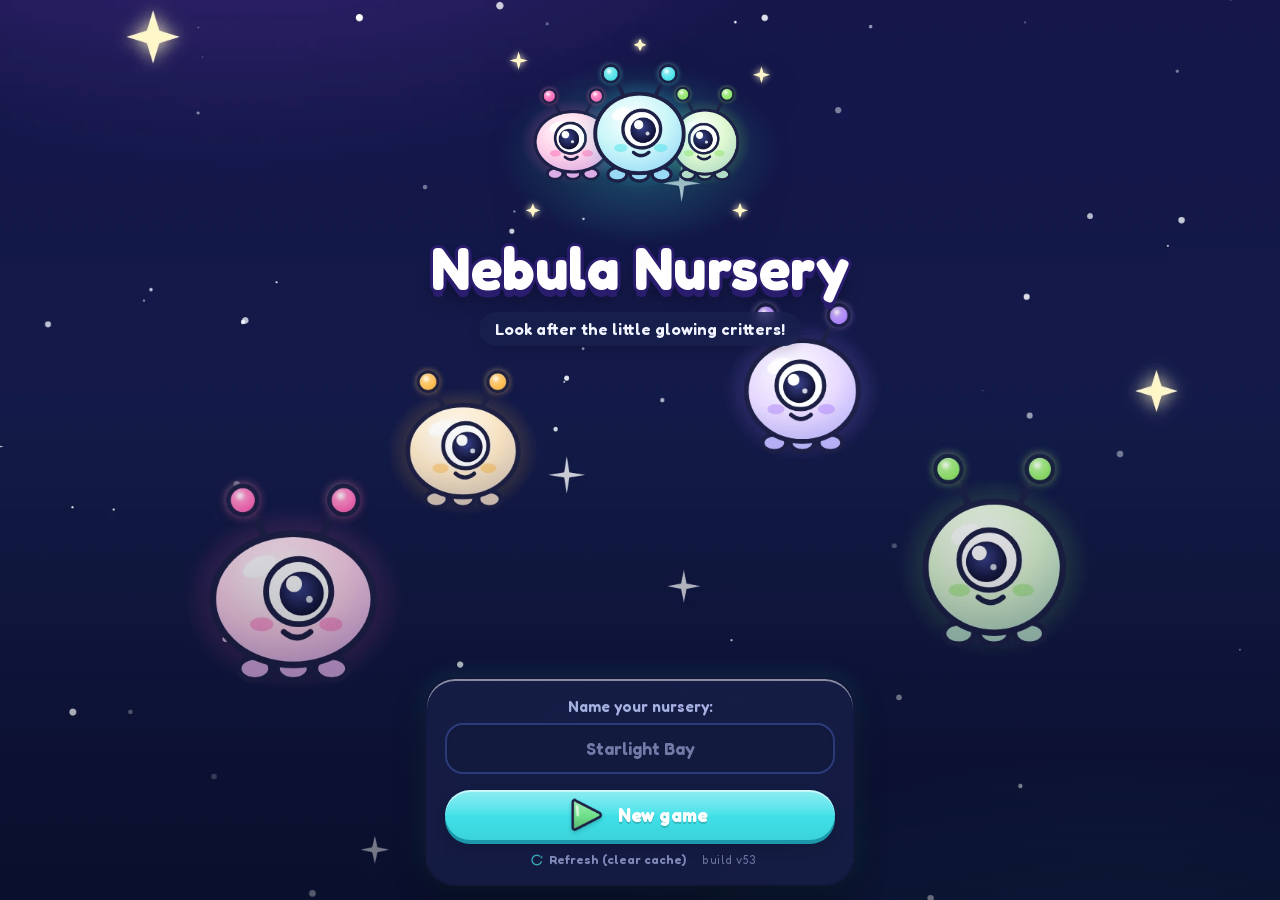
==== index.html @ db624d7f "WIP: gapless edge walls, sub-stepped movement, edges probe (testing) Co-Authored-By: Claude Opus 5.5" ====
<!DOCTYPE html>
<html lang="en">
<head>
  <meta charset="UTF-8" />
  <meta http-equiv="Cache-Control" content="no-cache, no-store, must-revalidate" />
  <meta http-equiv="Pragma" content="no-cache" />
  <meta http-equiv="Expires" content="0" />
  <meta name="viewport" content="width=device-width, initial-scale=1.0, maximum-scale=1.0, user-scalable=no, viewport-fit=cover" />
  <meta name="theme-color" content="#120c34" />
  <meta name="apple-mobile-web-app-capable" content="yes" />
  <meta name="apple-mobile-web-app-status-bar-style" content="black-translucent" />
  <meta name="apple-mobile-web-app-title" content="Nebula" />
  <title>Nebula Nursery</title>
  <link rel="manifest" href="manifest.webmanifest?v=v53" />
  <link rel="icon" type="image/png" href="assets/favicon.png?v=v53" />
  <link rel="apple-touch-icon" href="assets/apple-touch-icon.png?v=v53" />
  <link rel="preload" href="vendor/fonts/fredoka-latin.woff2" as="font" type="font/woff2" crossorigin />
  <link rel="stylesheet" href="engine.css?v=v53" />
  <link rel="stylesheet" href="style.css?v=v53" />
</head>
<body>
  <!-- Home: full-screen splash + bottom sheet -->
  <div id="screen-home" class="screen">
    <div class="home-bg"></div>
    <div class="home-hero">
      <img id="home-logo" class="home-logo hidden" alt="" draggable="false" />
      <h1 id="home-title" class="game-title">Game</h1>
      <p id="home-tagline" class="subtitle"></p>
    </div>
    <div class="home-sheet">
      <label id="home-name-label" class="field-label" for="place-name-input">Name your place:</label>
      <input id="place-name-input" type="text" maxlength="20" />
      <button id="btn-start" class="btn btn-giant btn-primary">New game</button>
      <button id="btn-continue" class="btn btn-giant btn-secondary">Continue</button>
      <p id="home-msg" class="home-msg"></p>
      <div class="home-foot">
        <button id="btn-refresh" class="btn-refresh" title="Clear cache and reload">Refresh</button>
        <span id="app-version" class="app-version"></span>
      </div>
    </div>
  </div>

  <!-- Character creation: carousel -->
  <div id="screen-create" class="screen hidden">
    <div class="home-bg"></div>
    <h2 id="create-title" class="create-title">Choose your character</h2>
    <div class="preview-wrap">
      <button id="car-prev" class="nav-arrow prev" aria-label="previous"></button>
      <div id="avatar-preview" class="avatar-preview"></div>
      <button id="car-next" class="nav-arrow next" aria-label="next"></button>
    </div>
    <div class="home-sheet create-sheet">
      <div id="create-controls" class="create-controls"></div>
      <button id="btn-create-ok" class="btn btn-giant btn-primary">Let's go!</button>
    </div>
  </div>

  <!-- Game -->
  <div id="screen-game" class="screen hidden">
    <header class="top-bar">
      <div class="bar-line">
        <div class="place-title"><span id="place-avatar" class="place-avatar"></span><span id="place-name" class="place-name">My place</span></div>
        <div class="hud-actions">
          <button id="btn-goals" class="mini-btn" title="Goals"></button>
          <button id="btn-me" class="mini-btn" title="Change my look"></button>
          <button id="btn-sound" class="mini-btn" title="Sound"></button>
          <button id="btn-help" class="mini-btn" title="Help"></button>
        </div>
      </div>
      <div id="hud-resources" class="resources"></div>
    </header>

    <div id="game-message" class="game-message hidden"></div>

    <div class="world-zone">
      <div id="world"></div>
      <button id="btn-action" class="btn-action hidden">Action</button>
    </div>

    <div id="panel" class="panel">
      <p class="panel-hint"></p>
    </div>
  </div>

  <!-- Modal -->
  <div id="modal" class="modal hidden">
    <div class="modal-content">
      <button id="btn-close-modal" class="btn-close" aria-label="Close"></button>
      <h2 id="modal-title">Title</h2>
      <div id="modal-body"></div>
    </div>
  </div>

  <!-- Close-up mini-scene (generic): zoom onto a backdrop and scrub spots off it -->
  <div id="closeup" class="closeup hidden">
    <button id="closeup-close" class="closeup-close" aria-label="Close"></button>
    <div id="closeup-stage" class="closeup-stage">
      <img id="closeup-bg" class="closeup-bg" alt="" draggable="false" />
      <img id="closeup-brush" class="closeup-brush hidden" alt="" draggable="false" />
    </div>
  </div>

  <!-- Night veil ("rest" transition), fullscreen -->
  <div id="night-veil"></div>

  <script src="vendor/phaser.min.js?v=v53"></script>
  <script src="game.config.js?v=v53"></script>
  <script src="engine.js?v=v53"></script>
</body>
</html>
---- engine.css ----
/* =========================================================
   Generic engine shell styles — STRUCTURE ONLY (no theme).
   Shared verbatim by every game built on the engine.
   A game themes itself in style.css by setting the CSS
   variables below (colours, font, radii, backgrounds).
   ========================================================= */

:root {
  /* ---- defaults (a theme overrides these in style.css) ---- */
  --game-font: "Fredoka", ui-rounded, "SF Pro Rounded", "Trebuchet MS", system-ui, sans-serif;
  --deep: #1b2238;
  --panel: #ffffff; --panel2: #f2f5fb; --panel-edge: #e3e8f2; --sheet-bg: rgba(255, 255, 255, 0.88);
  --text: #2c3550; --muted: #7a84a3; --title: #2c3550;
  --title-fill: #ffffff; --title-stroke: #2c3550;          /* the big outlined game title */
  --primary: #4fc3b8; --primary-d: #2f9c92; --on-primary: #ffffff;
  --accent: #ff8fb3; --accent-d: #d9648b; --on-accent: #ffffff;
  --ribbon: var(--accent); --ribbon-d: var(--accent-d);
  --good: #5fcf86; --warn: #ffc24a; --bad: #ff6a8a;
  --input-bg: #f4f6fb; --border: #dde3ef;
  --chip-bg: rgba(255, 255, 255, 0.9); --chip-text: #2c3550; --chip-edge: rgba(0, 0, 0, 0.08);
  --overlay: rgba(10, 14, 30, 0.55); --night: #0b1030;
  --radius: 24px; --shadow: 0 10px 28px rgba(0, 0, 0, 0.22);
  --glow: 0 0 0 transparent;          /* optional neon glow on cards/buttons */
  --vignette: 0;                      /* 0..1 dark edge on the world (render.vignette) */
  --home-bg: var(--deep);
  --closeup-bg: #000;
  --gloss: linear-gradient(180deg, rgba(255, 255, 255, 0.42) 0%, rgba(255, 255, 255, 0.08) 48%, rgba(0, 0, 0, 0) 52%, rgba(0, 0, 0, 0.06) 100%);
}

* { box-sizing: border-box; font-family: var(--game-font); }
/* Disable text selection / iOS callout globally: on Safari a tap-drag in the game
   starts a text selection that hijacks subsequent touches (the player stops moving).
   Text inputs re-enable selection just below. */
html, body { height: 100%; touch-action: manipulation; -webkit-text-size-adjust: 100%;
  -webkit-user-select: none; user-select: none; -webkit-touch-callout: none; -webkit-tap-highlight-color: transparent; }
input[type="text"], textarea { -webkit-user-select: text; user-select: text; }
button, .btn, input, select, textarea { touch-action: manipulation; }
img { -webkit-user-drag: none; }
/* The document never scrolls (iOS would shift every fixed layer — see engine.js). */
html { overflow: hidden; overscroll-behavior: none; background: var(--edge, var(--deep)); }
body { margin: 0; color: var(--text); background: var(--edge, var(--deep)); overflow: hidden; overscroll-behavior: none;
  position: fixed; top: 0; left: 0; width: 100%; }
/* Edge colour per screen: what iOS shows around/behind our layers. A theme sets
   --edge-home / --edge-game (default: --home-bg / the world colour --deep). */
html[data-screen="home"], html[data-screen="create"] { --edge: var(--edge-home, var(--home-bg)); }
html[data-screen="game"] { --edge: var(--edge-game, var(--deep)); }
html[data-screen="closeup"] { --edge: var(--closeup-bg); }
.screen { height: 100vh; height: 100dvh; display: flex; flex-direction: column; }
.hidden { display: none !important; }
#screen-game { background: var(--deep); position: fixed; inset: 0; height: auto; }

/* ===== Icons (illustrated PNG, built-in SVG glyph, or text fallback) ===== */
.ico { display: inline-block; width: 1.45em; height: 1.45em; vertical-align: -0.38em; object-fit: contain; flex: 0 0 auto; }
.ico-svg { width: 1.2em; height: 1.2em; vertical-align: -0.22em; }
.ico-text { width: auto; height: auto; vertical-align: baseline; }
img.ico { filter: drop-shadow(0 1px 0 rgba(0, 0, 0, 0.12)); }

/* ===== Night veil ("rest" transition) ===== */
#night-veil { position: fixed; inset: 0; pointer-events: none; z-index: 40; opacity: 0; transition: opacity 1.1s ease; background: var(--night); }
#night-veil.on { opacity: 0.86; }

/* ===== Buttons: glossy "candy" pills with a 3D edge ===== */
.btn {
  --b: var(--panel); --bd: var(--panel-edge); --fg: var(--text);
  position: relative; display: inline-flex; align-items: center; justify-content: center; gap: 10px;
  border: none; cursor: pointer; margin: 4px; padding: 8px 22px; min-height: 44px;
  border-radius: 999px; font-weight: 700; font-size: 1.05rem; line-height: 1.1; letter-spacing: 0.2px;
  color: var(--fg); background: var(--gloss), var(--b);
  box-shadow: 0 4px 0 var(--bd), 0 7px 14px rgba(0, 0, 0, 0.16), inset 0 2px 0 rgba(255, 255, 255, 0.55);
  transition: transform .08s ease, box-shadow .08s ease, filter .15s ease;
}
.btn:hover { filter: brightness(1.04); }
.btn:active { transform: translateY(4px); box-shadow: 0 1px 0 var(--bd), 0 3px 6px rgba(0, 0, 0, 0.18), inset 0 2px 0 rgba(255, 255, 255, 0.55); }
.btn:disabled { filter: grayscale(0.7); opacity: 0.55; cursor: not-allowed; }
.btn .ico { width: 2.1em; height: 2.1em; margin: -12px -2px -12px -6px; filter: drop-shadow(0 2px 2px rgba(0, 0, 0, 0.18)); }
.btn-giant { display: flex; width: 100%; font-size: 1.15rem; min-height: 50px; margin: 10px 0 2px; }
.btn-giant .ico { width: 46px; height: 46px; margin: -14px 0 -14px -10px; }
.btn-primary { --b: var(--primary); --bd: var(--primary-d); --fg: var(--on-primary); text-shadow: 0 2px 0 rgba(0, 0, 0, 0.16); }
.btn-accent { --b: var(--accent); --bd: var(--accent-d); --fg: var(--on-accent); text-shadow: 0 2px 0 rgba(0, 0, 0, 0.16); }
.btn-secondary { --b: var(--panel); --bd: var(--panel-edge); --fg: var(--primary-d); }
.btn-small { font-size: 0.92rem; min-height: 36px; padding: 6px 14px; }
.btn-pulse { animation: pulse 2s ease-in-out infinite; }

/* ===== Home (full-screen splash + bottom sheet) & character creation ===== */
#screen-home, #screen-create {
  position: fixed; inset: 0; height: auto; align-items: center; justify-content: space-between; overflow: hidden;
  padding: calc(14px + env(safe-area-inset-top)) 14px calc(14px + env(safe-area-inset-bottom));
}
.home-bg {
  position: absolute; inset: -24px; z-index: 0; background: var(--home-bg); background-size: cover; background-position: center;
  animation: drift 28s ease-in-out infinite alternate;
}
.home-bg::after { content: ""; position: absolute; inset: 0; background: linear-gradient(180deg, rgba(0, 0, 0, 0) 45%, var(--sheet-fade, rgba(0, 0, 0, 0.25)) 100%); }
.home-hero { position: relative; z-index: 1; text-align: center; margin-top: 2vh; animation: rise .6s cubic-bezier(.2, 1.4, .4, 1) both; }
.home-logo { display: block; width: min(300px, 70vw); max-height: 34vh; object-fit: contain; height: auto; margin: 0 auto -6px; animation: float 3.4s ease-in-out infinite; filter: drop-shadow(0 14px 18px rgba(0, 0, 0, 0.25)); }
.game-title {
  margin: 0; font-weight: 700; font-size: clamp(2.5rem, 11vw, 3.6rem); line-height: 1; letter-spacing: 0.5px; color: var(--title-fill);
  text-shadow: 3px 0 0 var(--title-stroke), -3px 0 0 var(--title-stroke), 0 3px 0 var(--title-stroke), 0 -3px 0 var(--title-stroke),
    2px 2px 0 var(--title-stroke), -2px 2px 0 var(--title-stroke), 2px -2px 0 var(--title-stroke), -2px -2px 0 var(--title-stroke),
    0 7px 0 var(--title-stroke), 0 12px 18px rgba(0, 0, 0, 0.3);
}
.subtitle {
  display: inline-block; margin: 14px 0 0; padding: 7px 16px; border-radius: 999px; font-weight: 600; font-size: 1rem;
  background: var(--chip-bg); color: var(--chip-text); box-shadow: 0 4px 12px rgba(0, 0, 0, 0.15); -webkit-backdrop-filter: blur(6px); backdrop-filter: blur(6px);
}
.home-sheet {
  position: relative; z-index: 1; width: min(430px, 100%); padding: 18px 18px 12px; border-radius: 30px;
  background: var(--sheet-bg); -webkit-backdrop-filter: blur(14px); backdrop-filter: blur(14px);
  box-shadow: var(--shadow), var(--glow), inset 0 2px 0 rgba(255, 255, 255, 0.5); border: 2px solid var(--panel-edge);
  animation: rise .55s .08s cubic-bezier(.2, 1.3, .4, 1) both; text-align: center;
}
.field-label { display: block; margin: 0 0 7px; font-weight: 600; font-size: 0.95rem; color: var(--muted); }
input[type="text"] {
  width: 100%; padding: 13px 16px; font-size: 1.1rem; background: var(--input-bg); color: var(--text);
  border: 2px solid var(--border); border-radius: 18px; margin-bottom: 6px; text-align: center; font-weight: 600; outline: none;
  box-shadow: inset 0 2px 4px rgba(0, 0, 0, 0.06); transition: border-color .15s;
}
input[type="text"]:focus { border-color: var(--primary); }
input[type="text"]::placeholder { color: var(--muted); opacity: 0.65; }
.home-msg { min-height: 0; color: var(--primary-d); font-weight: 600; margin: 6px 0 0; font-size: 0.92rem; }
.home-msg:empty { display: none; }
.home-foot { display: flex; align-items: center; justify-content: center; gap: 10px; margin-top: 8px; }
.btn-refresh { background: transparent; border: none; color: var(--muted); font-size: 0.78rem; font-weight: 600; cursor: pointer; opacity: 0.75; padding: 4px 6px; display: inline-flex; align-items: center; gap: 4px; }
.btn-refresh .ico { width: 1.3em; height: 1.3em; }
.app-version { font-size: 0.72rem; color: var(--muted); opacity: 0.6; letter-spacing: 0.5px; }

.create-title {
  position: relative; z-index: 1; margin: 2vh 0 0; padding: 10px 26px; border-radius: 18px; font-weight: 700; font-size: 1.25rem; color: #fff;
  background: var(--gloss), var(--ribbon); box-shadow: 0 5px 0 var(--ribbon-d), var(--shadow); text-shadow: 0 2px 0 rgba(0, 0, 0, 0.15);
  animation: rise .5s cubic-bezier(.2, 1.4, .4, 1) both; text-align: center; max-width: 92vw;
}
.create-title .ico { width: 1.6em; height: 1.6em; }
.preview-wrap { position: relative; z-index: 1; display: flex; align-items: center; justify-content: center; gap: 8px; flex: 1; width: 100%; max-width: 460px; }
.avatar-preview { position: relative; width: min(250px, 58vw); height: min(270px, 62vw); display: flex; align-items: flex-end; justify-content: center; }
.avatar-preview .podium { position: absolute; left: 8%; right: 8%; bottom: 22px; height: 48px; border-radius: 50%; background: radial-gradient(ellipse at center, rgba(255, 255, 255, 0.85), rgba(255, 255, 255, 0.2) 60%, rgba(255, 255, 255, 0) 72%); }
.avatar-preview .thumb-big { position: relative; width: 100%; height: calc(100% - 24px); object-fit: contain; object-position: bottom; image-rendering: var(--thumb-rendering, auto); animation: float 2.8s ease-in-out infinite; filter: drop-shadow(0 10px 12px rgba(0, 0, 0, 0.22)); }
.avatar-preview .thumb-big.swap-next { animation: swapNext .35s cubic-bezier(.2, 1.3, .4, 1), float 2.8s .35s ease-in-out infinite; }
.avatar-preview .thumb-big.swap-prev { animation: swapPrev .35s cubic-bezier(.2, 1.3, .4, 1), float 2.8s .35s ease-in-out infinite; }
.avatar-name { position: absolute; bottom: -2px; left: 50%; transform: translateX(-50%); padding: 6px 18px; border-radius: 999px; background: var(--panel); color: var(--title); font-weight: 700; font-size: 1.1rem; box-shadow: 0 4px 0 var(--panel-edge), 0 6px 14px rgba(0, 0, 0, 0.15); white-space: nowrap; }
.nav-arrow {
  width: 52px; height: 52px; border-radius: 50%; border: none; cursor: pointer; flex: 0 0 auto; display: flex; align-items: center; justify-content: center;
  background: var(--gloss), var(--panel); box-shadow: 0 4px 0 var(--panel-edge), 0 8px 14px rgba(0, 0, 0, 0.18);
}
.nav-arrow .ico { width: 30px; height: 30px; }
.nav-arrow.prev .ico { transform: rotate(90deg); }
.nav-arrow.next .ico { transform: rotate(-90deg); }
.nav-arrow:active { transform: translateY(3px); box-shadow: 0 1px 0 var(--panel-edge); }
.create-sheet { margin-top: 10px; }
.create-controls { text-align: center; }
.avatar-row { display: flex; flex-wrap: wrap; gap: 10px; margin: 0 0 10px; justify-content: center; }
.btn-avatar {
  width: 54px; height: 54px; border-radius: 50%; border: 3px solid var(--panel); background: var(--input-bg); cursor: pointer; padding: 0;
  box-shadow: 0 3px 0 var(--panel-edge), 0 4px 10px rgba(0, 0, 0, 0.12); transition: transform .12s, box-shadow .12s; overflow: hidden;
}
.btn-avatar.btn-thumb { display: flex; align-items: flex-end; justify-content: center; }
.btn-avatar.btn-thumb img { width: 120%; height: 120%; object-fit: cover; object-position: 50% 15%; image-rendering: var(--thumb-rendering, auto); }
.btn-avatar.chosen { border-color: var(--primary); transform: translateY(-3px) scale(1.06); box-shadow: 0 0 0 3px var(--primary), 0 6px 12px rgba(0, 0, 0, 0.2); }
.group { margin-bottom: 10px; }
.group-title { font-weight: 600; font-size: 0.92rem; display: block; margin: 4px 0 6px; color: var(--muted); text-align: center; }
.swatch { width: 44px; height: 44px; border-radius: 50%; border: 4px solid var(--panel); box-shadow: 0 3px 0 rgba(0, 0, 0, 0.15), inset 0 -4px 0 rgba(0, 0, 0, 0.12), inset 0 3px 0 rgba(255, 255, 255, 0.4); }
.swatch.chosen { transform: scale(1.15); box-shadow: 0 0 0 3px var(--primary), 0 4px 10px rgba(0, 0, 0, 0.2); }
.variant-blob { width: 96px; height: 96px; border-radius: 50%; border: 4px solid var(--panel); box-shadow: 0 0 22px currentColor; }
.variant-blob.has-thumb { background: radial-gradient(circle, var(--c), transparent 68%); border: none; box-shadow: none; width: 136px; height: 136px; display: flex; align-items: center; justify-content: center; }
.variant-blob.has-thumb img { max-width: 100%; max-height: 100%; filter: drop-shadow(0 8px 10px rgba(0, 0, 0, 0.2)); }
.variant-blob.bump { animation: bump .35s ease; }

/* ===== HUD (floating over the world) ===== */
.top-bar {
  position: absolute; top: 0; left: 0; right: 0; z-index: 5; pointer-events: none;
  display: flex; flex-direction: column; gap: 8px;
  padding: calc(8px + env(safe-area-inset-top)) calc(10px + env(safe-area-inset-right)) 10px calc(10px + env(safe-area-inset-left));
  background: linear-gradient(180deg, var(--hud-fade, rgba(0, 0, 0, 0.2)) 0%, transparent 100%);
}
.top-bar > * { pointer-events: none; }
.top-bar button, .top-bar .resource, .top-bar .place-title { pointer-events: auto; }
.bar-line { display: flex; align-items: center; justify-content: space-between; gap: 8px; width: 100%; flex-wrap: nowrap; }
.place-title {
  display: flex; align-items: center; gap: 8px; min-width: 0; max-width: 52%; padding: 3px 14px 3px 3px; border-radius: 999px;
  background: var(--chip-bg); border: 2px solid var(--chip-edge); color: var(--chip-text); font-weight: 700; font-size: 1rem;
  -webkit-backdrop-filter: blur(8px); backdrop-filter: blur(8px); box-shadow: 0 3px 0 var(--chip-edge), 0 6px 14px rgba(0, 0, 0, 0.14);
}
.place-avatar { width: 38px; height: 38px; border-radius: 50%; overflow: hidden; flex: 0 0 auto; background: radial-gradient(circle at 50% 35%, var(--panel), var(--panel2)); border: 2px solid var(--primary); display: flex; align-items: flex-end; justify-content: center; }
.place-avatar img { width: 130%; height: 130%; object-fit: cover; object-position: 50% 12%; }
.place-avatar:empty { display: none; }
.place-name { white-space: nowrap; overflow: hidden; text-overflow: ellipsis; }
.hud-actions { display: flex; gap: 7px; flex: 0 0 auto; }
.mini-btn {
  width: 44px; height: 44px; border-radius: 50%; padding: 0; cursor: pointer; display: inline-flex; align-items: center; justify-content: center;
  background: var(--gloss), var(--chip-bg); border: 2px solid var(--chip-edge); color: var(--chip-text);
  -webkit-backdrop-filter: blur(8px); backdrop-filter: blur(8px); box-shadow: 0 3px 0 var(--chip-edge), 0 6px 14px rgba(0, 0, 0, 0.14);
  transition: transform .1s;
}
.mini-btn .ico { width: 36px; height: 36px; vertical-align: 0; }
.mini-btn .ico-svg { width: 22px; height: 22px; }
.mini-btn:active { transform: scale(0.88); }
.resources { display: flex; flex-wrap: wrap; gap: 8px 12px; align-items: center; width: 100%; padding-left: 8px; }
.resource {
  position: relative; display: inline-flex; align-items: center; height: 34px; padding: 0 14px 0 34px; margin-left: 6px; border-radius: 999px;
  background: var(--chip-bg); border: 2px solid var(--chip-edge); color: var(--chip-text); font-size: 1.1rem; font-weight: 700; white-space: nowrap;
  -webkit-backdrop-filter: blur(8px); backdrop-filter: blur(8px); box-shadow: 0 3px 0 var(--chip-edge), 0 6px 12px rgba(0, 0, 0, 0.12);
}
.resource .r-ico { position: absolute; left: -12px; top: 50%; transform: translateY(-50%); width: 44px; height: 44px; display: flex; align-items: center; justify-content: center; }
.resource .r-ico .ico { width: 42px; height: 42px; vertical-align: 0; }
.resource .r-ico .ico-svg { width: 24px; height: 24px; }
.resource.bump { animation: bump .45s cubic-bezier(.3, 1.8, .5, 1); }

/* ===== World ===== */
.world-zone { flex: 1; position: relative; min-height: 0; overflow: hidden; }
.world-zone::after {             /* soft vignette (render.vignette) */
  content: ""; position: absolute; inset: 0; pointer-events: none; z-index: 1;
  background: radial-gradient(ellipse at 50% 48%, transparent 55%, rgba(0, 0, 0, var(--vignette)) 100%);
}
#world { width: 100%; height: 100%; touch-action: none; cursor: pointer; background: var(--edge-game, var(--deep)); }
#world canvas { opacity: 0; transition: opacity .35s ease; }     /* revealed by engine.js once drawn */
#world.ready canvas { opacity: 1; }
/* World loading screen (engine.js showWorldLoader): character + rounded gauge */
.world-loader { position: absolute; inset: 0; z-index: 2; display: flex; flex-direction: column; align-items: center; justify-content: center; gap: 16px; pointer-events: none; transition: opacity .35s ease; }
.world-loader.done { opacity: 0; }
.world-loader img { width: 112px; height: 112px; object-fit: contain; animation: float 1.6s ease-in-out infinite; filter: drop-shadow(0 10px 10px rgba(0, 0, 0, 0.22)); }
.wl-bar { width: min(200px, 52%); height: 16px; border-radius: 99px; overflow: hidden; background: rgba(0, 0, 0, 0.16); border: 2px solid rgba(255, 255, 255, 0.55); box-shadow: inset 0 2px 3px rgba(0, 0, 0, 0.2); }
.wl-bar i { display: block; width: 0; height: 100%; border-radius: 99px; background: var(--gloss), var(--primary); transition: width .2s ease; }
#world canvas { display: block; touch-action: none; }
.btn-action { display: none; }

/* ===== Action panel: a floating card with a portrait, gauges and round action buttons ===== */
.panel {
  position: fixed; left: 0; right: 0; margin: 0 auto; z-index: 5;
  bottom: calc(12px + env(safe-area-inset-bottom)); width: calc(100% - 24px - env(safe-area-inset-left) - env(safe-area-inset-right)); max-width: 540px;
  padding: 14px 14px 14px; border-radius: 28px; border: 3px solid var(--panel-edge);
  background: linear-gradient(180deg, rgba(255, 255, 255, 0.22), rgba(255, 255, 255, 0) 40%), var(--panel);
  box-shadow: 0 6px 0 var(--panel-edge), var(--shadow), var(--glow);
}
.panel.pop { animation: slideUp .38s cubic-bezier(.2, 1.35, .4, 1); }
.panel.idle {
  width: max-content; max-width: 88vw; padding: 7px 18px 7px 8px; border-radius: 999px; border-width: 2px; pointer-events: none;
  background: var(--chip-bg); box-shadow: 0 4px 14px rgba(0, 0, 0, 0.15); -webkit-backdrop-filter: blur(8px); backdrop-filter: blur(8px);
  animation: hintFade 10s ease forwards;
}
.panel.idle:empty { display: none; }
.panel.idle .panel-hint { margin: 0; display: flex; align-items: center; gap: 8px; font-size: 0.95rem; color: var(--chip-text); text-align: left; }
.panel.idle .panel-hint > .ico { width: 34px; height: 34px; animation: tapHint 1.4s ease-in-out infinite; }
.panel-hint { text-align: center; margin: 4px 0; color: var(--muted); font-weight: 600; }

.pc-card { display: flex; align-items: center; gap: 12px; margin: 0 0 10px; min-height: 52px; }
.pc-portrait {
  --c: var(--primary);
  width: 76px; height: 76px; margin: -46px 0 0 2px; flex: 0 0 auto; border-radius: 50%; overflow: hidden; position: relative;
  display: flex; align-items: center; justify-content: center;
  background: radial-gradient(circle at 50% 38%, #ffffff 0%, var(--c) 140%);
  border: 4px solid var(--panel); box-shadow: 0 0 0 3px var(--c), 0 8px 16px rgba(0, 0, 0, 0.22);
  animation: popIn .4s .05s cubic-bezier(.2, 1.6, .4, 1) both;
}
.pc-portrait img { width: 118%; height: 118%; object-fit: contain; object-position: 50% 30%; margin-top: 14px; }
.pc-portrait.station img { width: 92%; height: 92%; margin: 0; object-position: center; }
.pc-portrait .ico { width: 46px; height: 46px; }
.pc-main { flex: 1; min-width: 0; display: flex; align-items: center; justify-content: space-between; gap: 8px; flex-wrap: wrap; }
.pc-title { display: flex; flex-direction: column; min-width: 0; line-height: 1.1; }
.pc-name { font-size: 1.35rem; font-weight: 700; color: var(--title); white-space: nowrap; overflow: hidden; text-overflow: ellipsis; }
.pc-tag { font-size: 0.85rem; font-weight: 600; color: var(--muted); margin-top: 2px; }
.pc-mood { display: flex; gap: 2px; align-items: center; }
.pc-mood .mood-heart { width: 24px; height: 24px; vertical-align: 0; }
.pc-mood .mood-face { width: 40px; height: 40px; vertical-align: 0; }
.pc-needs { display: flex; gap: 10px; margin: 0 0 12px; padding: 8px 10px; border-radius: 18px; background: var(--panel2); box-shadow: inset 0 2px 4px rgba(0, 0, 0, 0.06); }
.need { flex: 1; display: flex; align-items: center; gap: 4px; min-width: 0; }
.need-ico .ico { width: 38px; height: 38px; vertical-align: 0; margin: -6px -12px -6px -4px; position: relative; z-index: 1; }
.gauge { flex: 1; height: 14px; border-radius: 99px; background: rgba(0, 0, 0, 0.12); overflow: hidden; box-shadow: inset 0 2px 3px rgba(0, 0, 0, 0.18); }
.gauge i { display: block; height: 100%; border-radius: 99px; transition: width .5s cubic-bezier(.3, 1.4, .5, 1), background-color .3s;
  background-image: linear-gradient(180deg, rgba(255, 255, 255, 0.5) 0%, rgba(255, 255, 255, 0.1) 45%, rgba(0, 0, 0, 0.08) 100%); }
.r-green { background-color: var(--good); } .r-yellow { background-color: var(--warn); } .r-red { background-color: var(--bad); }

.pc-actions { display: flex; gap: 10px; justify-content: center; align-items: flex-start; }
.act {
  --c: var(--primary);
  flex: 1 1 0; min-width: 0; max-width: 120px; display: flex; flex-direction: column; align-items: center; gap: 4px;
  background: none; border: none; padding: 0; cursor: pointer; color: var(--text); animation: popIn .4s cubic-bezier(.2, 1.6, .4, 1) both;
}
.act:nth-child(2) { animation-delay: .05s; } .act:nth-child(3) { animation-delay: .1s; } .act:nth-child(4) { animation-delay: .15s; }
.act-ico {
  width: 60px; height: 60px; border-radius: 20px; display: flex; align-items: center; justify-content: center;
  background: var(--gloss), var(--c); border: 2px solid rgba(255, 255, 255, 0.85);
  box-shadow: 0 4px 0 rgba(0, 0, 0, 0.2), 0 7px 12px rgba(0, 0, 0, 0.14), inset 0 -3px 0 rgba(0, 0, 0, 0.1);
  transition: transform .1s ease, box-shadow .1s ease;
}
.act-ico .ico { width: 50px; height: 50px; vertical-align: 0; filter: drop-shadow(0 2px 1px rgba(0, 0, 0, 0.2)); }
.act-ico .ico-svg { width: 28px; height: 28px; color: #fff; }
.act-lbl { font-size: 0.88rem; font-weight: 700; color: var(--text); white-space: nowrap; overflow: hidden; text-overflow: ellipsis; max-width: 100%; }
.act:active .act-ico { transform: translateY(3px) scale(0.96); box-shadow: 0 1px 0 rgba(0, 0, 0, 0.2), inset 0 -3px 0 rgba(0, 0, 0, 0.1); }
.act.act-soft { --c: var(--panel2); }
/* the signature action stands out: a glowing ring */
.act.act-primary .act-ico { width: 66px; height: 66px; margin-top: -6px; border-radius: 22px; border: 3px solid #fff; animation: ringPulse 1.8s ease-in-out infinite; }
.act.act-primary .act-ico .ico { width: 56px; height: 56px; }
/* a single / station action: a big glossy pill with the icon in a bubble */
.act.act-wide { flex-direction: row; max-width: none; width: 100%; gap: 0; padding: 0; height: 50px; margin-top: 6px; border-radius: 999px;
  background: var(--gloss), var(--c); box-shadow: 0 4px 0 rgba(0, 0, 0, 0.2), 0 8px 14px rgba(0, 0, 0, 0.16), inset 0 2px 0 rgba(255, 255, 255, 0.5); }
.act.act-wide .act-ico { width: 64px; height: 64px; margin: -10px -4px -4px 4px; border: none; border-radius: 0; flex: 0 0 auto; background: none; box-shadow: none; animation: none; }
.act.act-wide .act-ico .ico { width: 64px; height: 64px; filter: drop-shadow(0 3px 2px rgba(0, 0, 0, 0.25)); }
.act.act-wide .act-lbl { flex: 1; font-size: 1.15rem; color: #fff; text-shadow: 0 2px 0 rgba(0, 0, 0, 0.18); padding-right: 56px; text-align: center; }
.act.act-wide:active { transform: translateY(3px); box-shadow: 0 1px 0 rgba(0, 0, 0, 0.2), inset 0 2px 0 rgba(255, 255, 255, 0.5); }
.act.act-wide:active .act-ico { transform: none; }
.act.act-wide.act-primary { animation: popIn .4s cubic-bezier(.2, 1.6, .4, 1) both, glowPulse 2s 0.4s ease-in-out infinite; }

/* ===== Modal (card + ribbon title) ===== */
.modal { position: fixed; inset: 0; background: var(--overlay); display: flex; align-items: center; justify-content: center; z-index: 100; padding: calc(30px + env(safe-area-inset-top)) 14px calc(14px + env(safe-area-inset-bottom)); animation: fadeIn .2s ease; -webkit-backdrop-filter: blur(4px); backdrop-filter: blur(4px); }
.modal-content {
  background: linear-gradient(180deg, rgba(255, 255, 255, 0.22), rgba(255, 255, 255, 0) 30%), var(--panel); border: 3px solid var(--panel-edge); border-radius: 30px;
  padding: 36px 18px 18px; width: min(540px, 100%); max-height: 100%; display: flex; flex-direction: column; overflow: visible; position: relative;
  box-shadow: 0 7px 0 var(--panel-edge), var(--shadow), var(--glow); animation: rise .35s cubic-bezier(.2, 1.4, .4, 1);
}
.modal-content h2 {
  position: absolute; top: -24px; left: 50%; transform: translateX(-50%); margin: 0; max-width: calc(100% - 90px);
  padding: 9px 26px; border-radius: 18px; white-space: nowrap; overflow: hidden; text-overflow: ellipsis;
  font-size: 1.2rem; font-weight: 700; color: #fff; text-shadow: 0 2px 0 rgba(0, 0, 0, 0.15);
  background: var(--gloss), var(--ribbon); box-shadow: 0 5px 0 var(--ribbon-d), 0 8px 16px rgba(0, 0, 0, 0.2);
}
.modal-content h2 .ico { width: 1.5em; height: 1.5em; }
#modal-body { overflow-y: auto; flex: 1 1 auto; min-height: 0; -webkit-overflow-scrolling: touch; padding: 4px 2px; }
.modal-content h3 { margin: 16px 0 8px; color: var(--primary-d); }
.btn-close {
  position: absolute; top: -18px; right: -10px; width: 48px; height: 48px; border-radius: 50%; border: 3px solid #fff; cursor: pointer; z-index: 2;
  display: flex; align-items: center; justify-content: center; padding: 0;
  background: var(--gloss), var(--accent); box-shadow: inset 0 -4px 0 var(--accent-d), 0 0 0 1px rgba(0, 0, 0, 0.1), 0 5px 12px rgba(0, 0, 0, 0.28);
  transition: transform .1s ease;
}
.btn-close .ico { width: 26px; height: 26px; vertical-align: 0; }
.btn-close .ico-svg { color: #fff; }
.btn-close:active { transform: scale(0.9); }
.shop-row { display: flex; align-items: center; justify-content: space-between; gap: 12px; background: var(--panel2); border-radius: 18px; padding: 12px; margin-bottom: 10px; }
.shop-row .desc { flex: 1; } .shop-row .desc small { display: block; color: var(--muted); }
.choice-list { display: flex; flex-direction: column; gap: 10px; margin-bottom: 4px; }
.choice-sub { margin: 0 4px 10px; color: var(--muted); font-weight: 600; text-align: center; text-wrap: balance; }
/* one option of a menu / shop: an icon tile, a title + subtitle, a price pill (or a tag) */
.choice {
  --c: var(--primary);
  display: flex; align-items: center; gap: 12px; width: 100%; min-height: 64px; padding: 8px 12px 8px 8px; cursor: pointer; text-align: left;
  font: inherit; color: var(--text); background: var(--gloss), var(--panel2); border: 2px solid var(--panel-edge); border-radius: 20px;
  box-shadow: 0 4px 0 var(--panel-edge), 0 6px 12px rgba(0, 0, 0, 0.08); transition: transform .1s ease, box-shadow .1s ease;
  animation: popIn .35s cubic-bezier(.2, 1.6, .4, 1) both;
}
.choice:nth-child(2) { animation-delay: .04s; } .choice:nth-child(3) { animation-delay: .08s; } .choice:nth-child(4) { animation-delay: .12s; } .choice:nth-child(5) { animation-delay: .16s; }
.choice:active { transform: translateY(3px); box-shadow: 0 1px 0 var(--panel-edge); }
.choice.accent { border-color: var(--accent); box-shadow: 0 4px 0 var(--accent-d), 0 6px 14px rgba(0, 0, 0, 0.1), var(--glow); }
.choice.off { opacity: .62; cursor: default; }
.choice.off:active { transform: none; box-shadow: 0 4px 0 var(--panel-edge); }
.ch-ico { width: 52px; height: 52px; flex: 0 0 auto; border-radius: 16px; display: flex; align-items: center; justify-content: center; overflow: hidden;
  background: radial-gradient(circle at 50% 35%, #ffffff 0%, var(--c) 160%); box-shadow: inset 0 -3px 0 rgba(0, 0, 0, 0.08); }
.ch-ico .ico { width: 46px; height: 46px; vertical-align: 0; }
.ch-ico img:not(.ico) { width: 110%; height: 110%; object-fit: contain; }
.ch-txt { flex: 1; min-width: 0; display: flex; flex-direction: column; gap: 2px; line-height: 1.2; }
.ch-txt b { font-size: 1.08rem; color: var(--title); }
.ch-txt small { font-size: 0.86rem; color: var(--muted); font-weight: 600; }
.ch-txt small .ico { width: 1.5em; height: 1.5em; vertical-align: -0.45em; }
.ch-price { flex: 0 0 auto; display: inline-flex; align-items: center; gap: 2px; height: 36px; padding: 0 12px 0 4px; border-radius: 999px;
  background: var(--gloss), var(--primary); color: var(--on-primary); font-weight: 700; font-size: 1.05rem; box-shadow: 0 3px 0 var(--primary-d); }
.ch-price .ico { width: 34px; height: 34px; margin: -4px 0 -4px -8px; vertical-align: 0; }
.ch-tag { flex: 0 0 auto; width: 40px; height: 40px; border-radius: 50%; display: flex; align-items: center; justify-content: center; background: var(--good); box-shadow: 0 3px 0 rgba(0, 0, 0, 0.15); }
.ch-tag .ico { width: 30px; height: 30px; vertical-align: 0; }
.ch-tag .ico-svg { color: #fff; width: 22px; height: 22px; }
.decor-card .d-price .ico { width: 1.6em; height: 1.6em; vertical-align: -0.5em; }
/* chase level (wanted): a row of icons, lit = current level */
.resource.heat { padding: 0 8px; gap: 0; border-color: var(--bad); animation: heatPulse 1s ease-in-out infinite; }
.resource.heat .heat-icons { display: inline-flex; gap: 0; }
.resource.heat .ico { width: 30px; height: 30px; vertical-align: 0; margin: 0 -2px; }
.resource.heat .ico.off { opacity: .28; filter: grayscale(1); }
@keyframes heatPulse { 0%, 100% { box-shadow: 0 3px 0 var(--chip-edge), 0 0 0 0 rgba(255, 70, 90, 0.0); } 50% { box-shadow: 0 3px 0 var(--chip-edge), 0 0 14px 3px rgba(255, 70, 90, 0.55); } }
/* race mini-game: full-screen canvas + DOM HUD */
.race3d { position: fixed; inset: 0; width: 100%; height: 100%; z-index: 30; touch-action: none; background: #000; }
.race-hud { position: fixed; inset: 0; z-index: 31; pointer-events: none; display: flex; flex-direction: column; justify-content: space-between;
  padding: calc(10px + env(safe-area-inset-top)) calc(12px + env(safe-area-inset-right)) calc(14px + env(safe-area-inset-bottom)) calc(12px + env(safe-area-inset-left)); }
.rh-top { display: flex; align-items: center; gap: 6px; flex-wrap: nowrap; padding-left: 8px; }
/* one line, whatever the values: compact chips that scale with the screen + fixed-width digits (no jump, no wrap) */
.rh-top .resource { flex: 0 1 auto; min-width: 0; margin-left: 4px; height: 32px; padding: 0 9px 0 28px; font-size: clamp(.7rem, 3.3vw, 1.05rem); font-variant-numeric: tabular-nums; }
.rh-top .resource .r-ico { left: -10px; width: 38px; height: 38px; }
.rh-top .resource .r-ico .ico { width: 36px; height: 36px; }
.rh-top .resource b { display: inline-block; text-align: right; }
#rh-time b { min-width: 3em; } #rh-dist b { min-width: 3.6em; } #rh-speed b { min-width: 4.5em; }
@media (max-width: 359px) { .rh-top .resource { padding: 0 7px 0 26px; } .rh-top .resource b { min-width: 0 !important; } .rh-top { gap: 2px; } }
.rh-top .resource.warn { border-color: var(--bad); animation: heatPulse .6s ease-in-out infinite; }
.rh-quit { margin-left: auto; pointer-events: auto; }
.rh-steer { display: flex; align-items: center; justify-content: space-between; gap: 8px; }
.rh-steer .rh-l, .rh-steer .rh-r { width: 64px; height: 64px; border-radius: 50%; display: flex; align-items: center; justify-content: center;
  background: var(--gloss), var(--chip-bg); border: 2px solid var(--chip-edge); opacity: .75; transition: transform .1s, opacity .1s; }
.rh-steer .ico { width: 52px; height: 52px; vertical-align: 0; }
.rh-steer .rh-l .ico-svg { transform: rotate(90deg); } .rh-steer .rh-r .ico-svg { transform: rotate(-90deg); }
.race-hud.steer-l .rh-l, .race-hud.steer-r .rh-r { opacity: 1; transform: scale(1.12); }
.rh-hint { flex: 1; text-align: center; color: #fff; font-weight: 600; font-size: .9rem; text-shadow: 0 2px 4px rgba(0, 0, 0, .6); text-wrap: balance; }
.rh-hint .ico { width: 1.5em; height: 1.5em; vertical-align: -0.45em; }
html[data-screen="race"] { --edge: #000; }
.decor-grid { display: grid; grid-template-columns: repeat(auto-fill, minmax(110px, 1fr)); gap: 8px; }
.decor-card { display: flex; flex-direction: column; align-items: center; gap: 2px; cursor: pointer; background: var(--panel2); border: 2px solid var(--panel-edge); border-radius: 18px; padding: 10px 6px; color: var(--text); font: inherit; }
.decor-card:active { transform: translateY(2px); }
.decor-card .d-price { font-weight: 700; color: var(--primary-d); }
.customize-preview { text-align: center; margin-bottom: 10px; min-height: 140px; padding: 8px 0 4px; display: flex; align-items: center; justify-content: center; }
.cz-label { font-weight: 600; display: block; margin: 4px 0; color: var(--muted); }
.help-text { display: flex; flex-direction: column; gap: 8px; }
.help-row { text-wrap: pretty; line-height: 1.45; padding: 10px 14px; background: var(--panel2); border-radius: 16px; font-size: 0.98rem; }
.help-row .ico { width: 1.7em; height: 1.7em; vertical-align: -0.5em; margin: 0 2px; }
.help-row.lead { background: none; padding: 0 4px 2px; font-size: 1.12rem; text-align: center; }

/* ===== Toast message ===== */
.game-message {
  position: fixed; top: calc(108px + env(safe-area-inset-top)); left: 50%; transform: translateX(-50%); z-index: 50;
  display: flex; align-items: center; gap: 8px; max-width: min(92vw, 520px); padding: 9px 20px; border-radius: 22px;
  background: linear-gradient(180deg, rgba(255, 255, 255, 0.25), rgba(255, 255, 255, 0) 45%), var(--panel); color: var(--text);
  border: 3px solid var(--panel-edge); box-shadow: 0 5px 0 var(--panel-edge), var(--shadow), var(--glow);
  font-size: 1.05rem; font-weight: 600; text-align: center; line-height: 1.3; pointer-events: none;
  animation: toastIn .45s cubic-bezier(.2, 1.6, .4, 1); text-wrap: balance;
}
.game-message .ico { width: 1.9em; height: 1.9em; vertical-align: -0.6em; }

/* ===== Reward flying to the HUD + confetti + guide ===== */
.fly-reward {
  position: fixed; z-index: 60; transform: translate(-50%, -50%) scale(0.6); pointer-events: none; white-space: nowrap;
  font-weight: 700; font-size: 1.6rem; color: #fff;
  text-shadow: 2px 0 0 var(--title-stroke), -2px 0 0 var(--title-stroke), 0 2px 0 var(--title-stroke), 0 -2px 0 var(--title-stroke), 0 4px 0 var(--title-stroke);
  transition: left .55s cubic-bezier(.5, 0, .7, 1), top .55s cubic-bezier(.3, 0, .2, 1), transform .3s ease, opacity .3s;
}
.fly-reward .ico { width: 1.6em; height: 1.6em; vertical-align: -0.45em; }
.fly-reward.rise { transform: translate(-50%, -120%) scale(1.25); }
.fly-reward.go { transform: translate(-50%, -50%) scale(0.6); }
.fly-reward.fade { opacity: 0; }
.confetti { position: fixed; top: -14px; width: 10px; height: 14px; border-radius: 2px; z-index: 70; pointer-events: none; animation: confetti 1.8s cubic-bezier(.25, .6, .4, 1) forwards; }
.guide-edge { position: fixed; z-index: 6; width: 54px; height: 54px; margin: -27px 0 0 -27px; border-radius: 50%; background: var(--gloss), var(--panel); border: 3px solid var(--accent); display: flex; align-items: center; justify-content: center; box-shadow: 0 4px 12px rgba(0, 0, 0, 0.25); pointer-events: none; animation: pulse 1.2s ease-in-out infinite; }
.guide-edge span { display: flex; transform: rotate(calc(var(--ang, 0deg) - 90deg)); }
.guide-edge .ico { width: 34px; height: 34px; }
.decor-card .d-img { width: 56px; height: 56px; object-fit: contain; image-rendering: var(--thumb-rendering, auto); }

/* ===== Goals / level ===== */
.level-box { background: var(--panel2); border-radius: 18px; padding: 10px 12px; margin-bottom: 10px; }
.level-top { display: flex; justify-content: space-between; align-items: center; color: var(--title); font-size: 1.05rem; }
.xp-bar { height: 14px; background: rgba(0, 0, 0, 0.12); border-radius: 8px; overflow: hidden; margin: 6px 0 4px; }
.xp-fill { height: 100%; background: linear-gradient(90deg, var(--primary), var(--accent)); border-radius: 8px; transition: width .3s ease; }
.level-sub { margin: 2px 0 0; font-size: .85rem; color: var(--muted); text-align: center; }
.goal-list { display: flex; flex-direction: column; gap: 6px; }
.goal-row { display: flex; align-items: center; gap: 10px; background: var(--panel2); border: 2px solid transparent; border-radius: 16px; padding: 8px 10px; }
.goal-row.goal-ok { border-color: var(--good); }
.goal-check { width: 30px; height: 30px; flex: 0 0 auto; border-radius: 50%; background: rgba(0, 0, 0, 0.08); display: flex; align-items: center; justify-content: center; }
.goal-check .ico { width: 30px; height: 30px; vertical-align: 0; }
.goal-txt { flex: 1; display: flex; flex-direction: column; line-height: 1.15; }
.goal-txt small { color: var(--muted); }
.goal-done { border: 2px solid var(--good); border-radius: 16px; padding: 10px; margin: 0 0 10px; text-align: center; font-weight: 700; color: var(--good); }

/* ===== Close-up mini-scene (generic — required by action.type:"closeup") ===== */
/* Keep the touch/iOS guards (user-select / drag / touch-action) — they fix real
   Safari bugs during finger-scrub. See ENGINE.md "iOS / touch robustness". */
.closeup {
  position: fixed; inset: 0; z-index: 120; background: var(--closeup-bg);
  touch-action: none; -webkit-user-select: none; user-select: none; overflow: hidden;
}
.closeup.cu-enter { animation: cuIn .38s cubic-bezier(.2, 1, .3, 1); }
.closeup, .closeup * { -webkit-user-select: none; user-select: none; -webkit-touch-callout: none; -webkit-user-drag: none; }
.closeup-close {
  position: absolute; top: calc(14px + env(safe-area-inset-top)); right: calc(14px + env(safe-area-inset-right));
  z-index: 10; width: 54px; height: 54px; border-radius: 50%; border: 3px solid #fff; cursor: pointer; padding: 0;
  display: flex; align-items: center; justify-content: center; transition: transform .1s ease;
  background: var(--gloss), var(--accent); box-shadow: inset 0 -5px 0 var(--accent-d), 0 0 0 1px rgba(0, 0, 0, 0.1), 0 6px 16px rgba(0, 0, 0, 0.3);
}
.closeup-close .ico { width: 30px; height: 30px; vertical-align: 0; }
.closeup-close .ico-svg { color: #fff; }
.closeup-close:active { transform: scale(0.9); }
/* The stage fills the WHOLE screen; the backdrop is shown with object-fit:cover and
   spots are placed cover-aware so they stay on the subject. */
.closeup-stage { position: absolute; inset: 0; width: 100%; height: 100%; overflow: hidden; touch-action: none; }
.closeup-bg { position: absolute; inset: 0; width: 100%; height: 100%; object-fit: cover; object-position: center center; pointer-events: none; -webkit-user-drag: none; }
.closeup-bg2 { opacity: 0; transition: opacity .45s ease; }
.closeup-bg2.show { opacity: 1; }
.cu-spot {
  position: absolute; transform: translate(-50%, -50%) rotate(var(--rot, 0deg)); pointer-events: none;
  -webkit-user-drag: none; touch-action: none;
  transition: transform .12s cubic-bezier(.3, 1.6, .5, 1), opacity .12s ease; will-change: transform, opacity;
  filter: drop-shadow(0 3px 3px rgba(0, 0, 0, 0.25));
}
div.cu-spot { border-radius: 50%; background: radial-gradient(circle at 35% 35%, #c9a66b, #8d6a3a); }
.cu-spot.wiggle { animation: spotWiggle 1.6s ease-in-out infinite; }
.cu-spot.hit { filter: drop-shadow(0 0 8px rgba(255, 255, 255, 0.9)) brightness(1.15); }
.closeup-brush { position: absolute; left: 50%; top: 82%; width: 124px; height: 124px; transform: translate(-50%, -50%); pointer-events: none; z-index: 6; -webkit-user-drag: none; filter: drop-shadow(0 6px 8px rgba(0, 0, 0, 0.3)); }
.cu-foam { position: absolute; border-radius: 50%; transform: translate(-50%, -50%); pointer-events: none; z-index: 5; opacity: 0.95; box-shadow: inset -2px -3px 0 rgba(0, 0, 0, 0.06), 0 0 0 1px rgba(255, 255, 255, 0.6); animation: foam .9s ease-out forwards; }
.cu-ring { position: absolute; width: 90px; height: 90px; margin: -45px 0 0 -45px; border-radius: 50%; border: 5px solid #fff; pointer-events: none; z-index: 6; animation: ring .55s ease-out forwards; }
.cu-emoji { position: absolute; transform: translate(-50%, -50%); pointer-events: none; z-index: 7; animation: cuPop .9s ease-out forwards; }
.cu-emoji .ico { width: 44px; height: 44px; vertical-align: 0; }
.cu-emoji.cu-burst { animation: cuRise 1.4s ease-out forwards; }
.cu-emoji.cu-burst .ico { width: 62px; height: 62px; }
.cu-hint { position: absolute; z-index: 8; pointer-events: none; transform: translate(-20%, 10%); animation: hintRub 1.1s ease-in-out infinite; filter: drop-shadow(0 4px 6px rgba(0, 0, 0, 0.3)); }
.cu-hint .ico { width: 64px; height: 64px; vertical-align: 0; }
.cu-progress {
  /* a fixed HUD bar from the left edge to the close button (54px + 14px margin): same size
     whatever the number of stars, never under the close button */
  position: absolute; z-index: 9; top: calc(14px + env(safe-area-inset-top));
  left: calc(14px + env(safe-area-inset-left)); right: calc(14px + 54px + 10px + env(safe-area-inset-right)); max-width: 440px;
  height: 54px; display: flex; align-items: center; justify-content: center; gap: 4px; padding: 0 12px; border-radius: 999px; pointer-events: none;
  background: var(--panel); border: 3px solid var(--panel-edge); box-shadow: inset 0 -3px 0 rgba(0, 0, 0, 0.08), 0 6px 16px rgba(0, 0, 0, 0.22);
}
.cu-progress i { display: block; flex: 0 1 34px; min-width: 0; aspect-ratio: 1; transition: opacity .25s, filter .25s; }
.cu-progress i .ico { display: block; width: 100%; height: 100%; vertical-align: 0; }
.cu-progress i.todo { filter: grayscale(1) brightness(1.08); opacity: 0.5; }                 /* to earn now */
.cu-progress i.future { filter: grayscale(1); opacity: 0.16; transform: scale(0.7); }         /* later levels */
.cu-progress i.on { filter: none; opacity: 1; animation: starPop .45s cubic-bezier(.3, 1.8, .5, 1); }
.cu-shine { position: absolute; inset: 0; z-index: 8; pointer-events: none; opacity: 0; background: radial-gradient(circle at 50% 55%, rgba(255, 255, 255, 0.95), rgba(255, 255, 255, 0) 60%); }
.cu-shine.go { animation: shine 1s ease-out; }

/* ===== Keyframes ===== */
@keyframes toastIn { from { transform: translate(-50%, -30px) scale(0.7); opacity: 0; } to { transform: translate(-50%, 0) scale(1); opacity: 1; } }
@keyframes rise { from { transform: translateY(28px) scale(0.96); opacity: 0; } to { transform: none; opacity: 1; } }
@keyframes slideUp { from { transform: translateY(40px); opacity: 0; } to { transform: none; opacity: 1; } }
@keyframes popIn { from { transform: scale(0.4); opacity: 0; } to { transform: none; opacity: 1; } }
@keyframes fadeIn { from { opacity: 0; } to { opacity: 1; } }
@keyframes float { 0%, 100% { transform: translateY(0); } 50% { transform: translateY(-8px); } }
@keyframes drift { from { transform: scale(1.02) translate(0, 0); } to { transform: scale(1.08) translate(-10px, -8px); } }
@keyframes bump { 0% { transform: scale(1); } 40% { transform: scale(1.22); } 100% { transform: scale(1); } }
@keyframes pulse { 0%, 100% { transform: scale(1); } 50% { transform: scale(1.06); } }
@keyframes ringPulse { 0%, 100% { box-shadow: 0 4px 0 rgba(0, 0, 0, 0.2), 0 0 0 2px rgba(255, 214, 90, 0.6), inset 0 -3px 0 rgba(0, 0, 0, 0.1); }
  50% { box-shadow: 0 4px 0 rgba(0, 0, 0, 0.2), 0 0 0 7px rgba(255, 214, 90, 0.85), inset 0 -3px 0 rgba(0, 0, 0, 0.1); } }
@keyframes glowPulse { 0%, 100% { filter: brightness(1); } 50% { filter: brightness(1.08); } }
@keyframes tapHint { 0%, 100% { transform: translateY(0); } 50% { transform: translateY(-4px) rotate(-6deg); } }
@keyframes swapNext { from { transform: translateX(40%) scale(0.8); opacity: 0; } to { transform: none; opacity: 1; } }
@keyframes swapPrev { from { transform: translateX(-40%) scale(0.8); opacity: 0; } to { transform: none; opacity: 1; } }
@keyframes hintFade { 0%, 75% { opacity: 1; } 100% { opacity: 0; } }
@keyframes confetti { 0% { transform: translate(0, 0) rotate(0); opacity: 1; } 100% { transform: translate(var(--dx), 105vh) rotate(var(--rot)); opacity: 0.9; } }
@keyframes cuIn { from { opacity: 0; transform: scale(1.12); } to { opacity: 1; transform: none; } }
@keyframes cuPop { 0% { opacity: 0; transform: translate(-50%, -50%) scale(.3); } 30% { opacity: 1; transform: translate(-50%, -50%) scale(1.25); } 100% { opacity: 0; transform: translate(calc(-50% + var(--dx, 0px)), -120%) scale(1); } }
@keyframes cuRise { 0% { opacity: 0; transform: translate(-50%, -50%) scale(.4); } 25% { opacity: 1; transform: translate(-50%, -50%) scale(1.35); } 100% { opacity: 0; transform: translate(calc(-50% + var(--dx, 0px)), -260%) scale(1); } }
@keyframes spotWiggle { 0%, 100% { rotate: -6deg; scale: 1; } 50% { rotate: 6deg; scale: 1.06; } }
@keyframes foam { 0% { opacity: 0; transform: translate(-50%, -50%) scale(.3); } 25% { opacity: .95; transform: translate(-50%, -50%) scale(1); } 100% { opacity: 0; transform: translate(-50%, -150%) scale(1.25); } }
@keyframes ring { from { transform: scale(.3); opacity: 1; } to { transform: scale(1.6); opacity: 0; } }
@keyframes hintRub { 0%, 100% { transform: translate(-20%, 10%) rotate(-12deg); } 50% { transform: translate(10%, 10%) rotate(12deg); } }
@keyframes starPop { 0% { transform: scale(0.6); } 55% { transform: scale(1.22); } 100% { transform: scale(1); } }
@keyframes shine { 0% { opacity: 0; } 30% { opacity: 1; } 100% { opacity: 0; } }

/* iOS home-screen app (html.ios-app, set by engine.js): the reported viewport is wrong
   (short at launch, corrected later without notice) → pin every full-screen layer to the
   physical screen height from the top, and anchor the panel to the game screen instead
   of the viewport. Don't use 100dvh / bottom:0 for full-screen things there. */
html.ios-app, html.ios-app body { height: var(--app-h); }
html.ios-app .screen { height: var(--app-h); }
html.ios-app #screen-home, html.ios-app #screen-create, html.ios-app #screen-game,
html.ios-app #night-veil, html.ios-app .modal, html.ios-app .closeup, html.ios-app .race3d, html.ios-app .race-hud { top: 0; bottom: auto; height: var(--app-h); }
html.ios-app .panel { position: absolute; }

@media (max-width: 380px) {
  .act-ico { width: 56px; height: 56px; } .act-ico .ico { width: 46px; height: 46px; }
  .pc-name { font-size: 1.2rem; } .mini-btn { width: 40px; height: 40px; }
}
/* short screens (Safari with its toolbars, small phones): compact the menus */
@media (max-height: 720px) {
  .home-logo { max-height: 21vh; }
  .game-title { font-size: 2.3rem; }
  .subtitle { margin-top: 8px; font-size: 0.88rem; padding: 5px 12px; }
  .home-sheet { padding: 12px 14px 8px; border-radius: 24px; }
  .btn-giant { min-height: 46px; margin-top: 8px; font-size: 1.08rem; }
  input[type="text"] { padding: 10px 14px; }
  .avatar-preview { height: min(210px, 33vh); width: min(200px, 50vw); }
  .create-title { font-size: 1.1rem; padding: 8px 20px; }
  .avatar-row { margin-bottom: 6px; } .btn-avatar { width: 46px; height: 46px; }
  .game-message { top: calc(96px + env(safe-area-inset-top)); }
}
@media (prefers-reduced-motion: reduce) {
  *, *::before, *::after { animation-duration: .01ms !important; animation-iteration-count: 1 !important; transition-duration: .01ms !important; }
}
---- style.css ----
/* ===== Theme — "Nebula Nursery" (space / neon) =====
   Only the look lives here: the generic structure is in engine.css.
   Restyle a game by changing these variables (and the font). */

@font-face {
  font-family: "Fredoka"; font-style: normal; font-weight: 300 700; font-display: swap;
  src: url("vendor/fonts/fredoka-latin.woff2") format("woff2");
}

:root {
  --game-font: "Fredoka", ui-rounded, "Trebuchet MS", system-ui, sans-serif;
  --deep: #0b1029;
  --panel: #1f2a5a; --panel2: #18214a; --panel-edge: #111839;
  --sheet-bg: rgba(24, 31, 72, 0.82); --sheet-fade: rgba(5, 8, 30, 0.55);
  --text: #eef2ff; --muted: #a5b0e0; --title: #ffffff;
  --title-fill: #ffffff; --title-stroke: #2a1d6e;
  --primary: #3fe0e8; --primary-d: #1b98aa; --on-primary: #0b2142;
  --accent: #ff5db1; --accent-d: #b8327a; --on-accent: #ffffff;
  --ribbon: #8b5cff; --ribbon-d: #5532b8;
  --good: #6ef0a0; --warn: #ffc24a; --bad: #ff6a8a;
  --border: #2c3a7a; --input-bg: #121a3e;
  --chip-bg: rgba(24, 32, 78, 0.78); --chip-text: #f1f4ff; --chip-edge: rgba(8, 12, 40, 0.9);
  --overlay: rgba(3, 5, 20, 0.62);
  --night: #02030c;
  --hud-fade: rgba(4, 6, 24, 0.55);
  --shadow: 0 12px 30px rgba(0, 0, 0, 0.45);
  --glow: 0 0 26px rgba(63, 224, 232, 0.14);
  --closeup-bg: #0b1029;
  --edge-home: #221f5a; --edge-game: #0e1430;   /* colours at the screen edges (iOS bands) */
  --home-bg: #120c34;
}
.btn-primary { --fg: #ffffff; }
.btn-secondary { --fg: #bff6ff; }
.pc-needs { background: rgba(0, 0, 0, 0.22); }
.gauge { background: rgba(0, 0, 0, 0.35); }
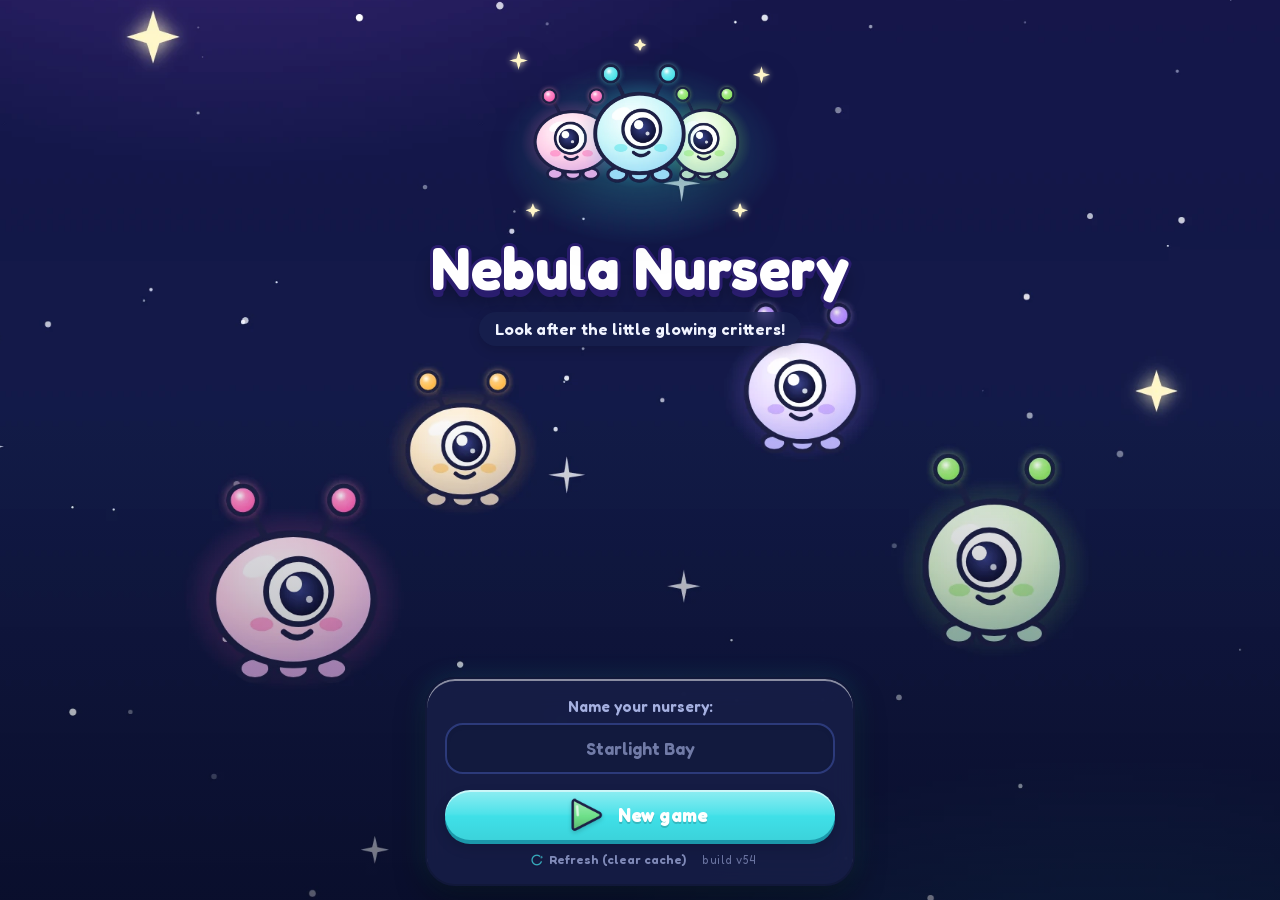
==== commit 6ae38b02: "WIP: model description on its own line (no raw <br>), raw-markup check in systems probe, stress prob" ====
--- a/index.html
+++ b/index.html
@@ -11,12 +11,12 @@
   <meta name="apple-mobile-web-app-status-bar-style" content="black-translucent" />
   <meta name="apple-mobile-web-app-title" content="Nebula" />
   <title>Nebula Nursery</title>
-  <link rel="manifest" href="manifest.webmanifest?v=v53" />
-  <link rel="icon" type="image/png" href="assets/favicon.png?v=v53" />
-  <link rel="apple-touch-icon" href="assets/apple-touch-icon.png?v=v53" />
+  <link rel="manifest" href="manifest.webmanifest?v=v54" />
+  <link rel="icon" type="image/png" href="assets/favicon.png?v=v54" />
+  <link rel="apple-touch-icon" href="assets/apple-touch-icon.png?v=v54" />
   <link rel="preload" href="vendor/fonts/fredoka-latin.woff2" as="font" type="font/woff2" crossorigin />
-  <link rel="stylesheet" href="engine.css?v=v53" />
-  <link rel="stylesheet" href="style.css?v=v53" />
+  <link rel="stylesheet" href="engine.css?v=v54" />
+  <link rel="stylesheet" href="style.css?v=v54" />
 </head>
 <body>
   <!-- Home: full-screen splash + bottom sheet -->
@@ -103,8 +103,8 @@
   <!-- Night veil ("rest" transition), fullscreen -->
   <div id="night-veil"></div>
 
-  <script src="vendor/phaser.min.js?v=v53"></script>
-  <script src="game.config.js?v=v53"></script>
-  <script src="engine.js?v=v53"></script>
+  <script src="vendor/phaser.min.js?v=v54"></script>
+  <script src="game.config.js?v=v54"></script>
+  <script src="engine.js?v=v54"></script>
 </body>
 </html>
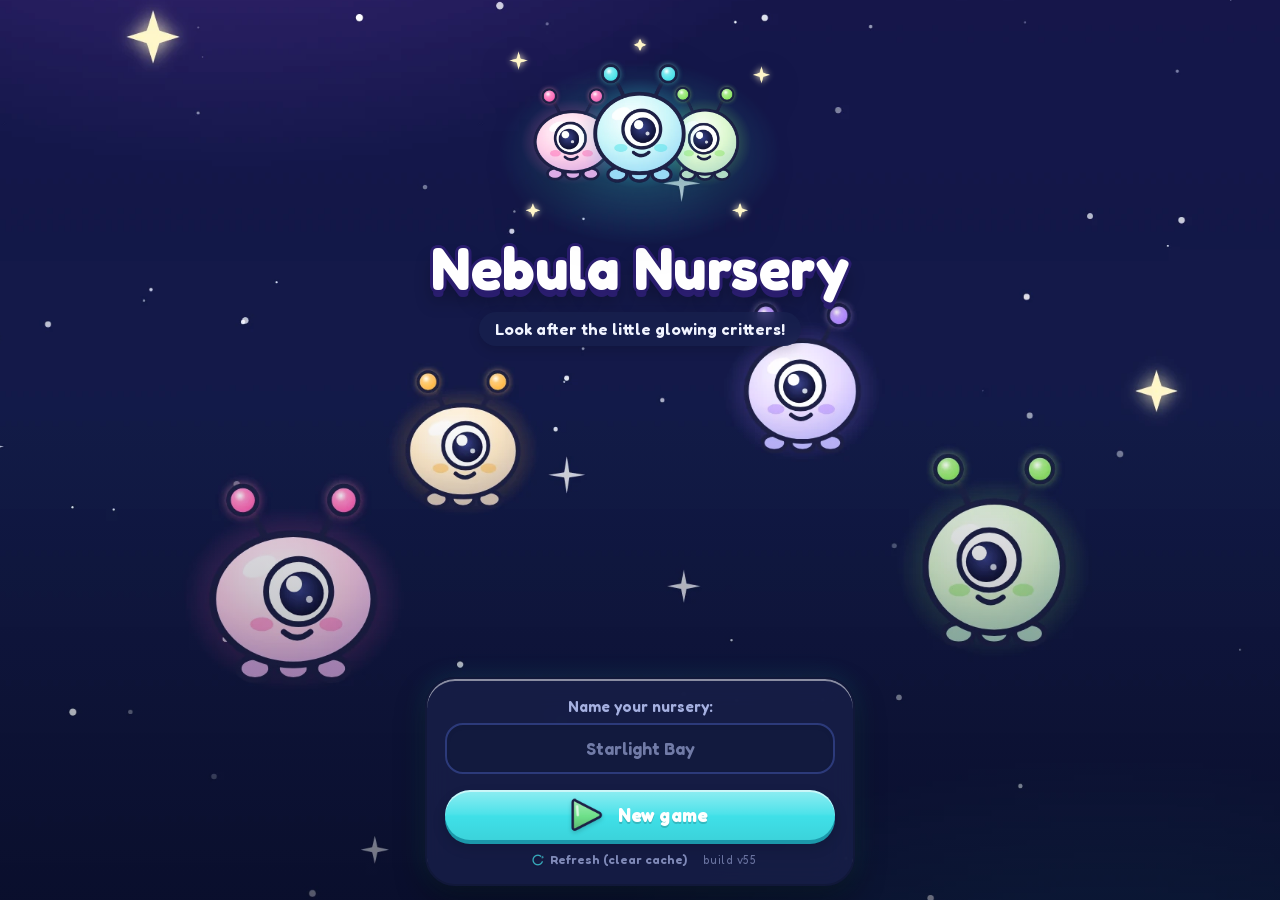
==== commit b188c779: "WIP: band collisions fitted to the drawn sprites (edgegap probe), version bump Co-Authored-By: Claud" ====
--- a/index.html
+++ b/index.html
@@ -11,12 +11,12 @@
   <meta name="apple-mobile-web-app-status-bar-style" content="black-translucent" />
   <meta name="apple-mobile-web-app-title" content="Nebula" />
   <title>Nebula Nursery</title>
-  <link rel="manifest" href="manifest.webmanifest?v=v54" />
-  <link rel="icon" type="image/png" href="assets/favicon.png?v=v54" />
-  <link rel="apple-touch-icon" href="assets/apple-touch-icon.png?v=v54" />
+  <link rel="manifest" href="manifest.webmanifest?v=v55" />
+  <link rel="icon" type="image/png" href="assets/favicon.png?v=v55" />
+  <link rel="apple-touch-icon" href="assets/apple-touch-icon.png?v=v55" />
   <link rel="preload" href="vendor/fonts/fredoka-latin.woff2" as="font" type="font/woff2" crossorigin />
-  <link rel="stylesheet" href="engine.css?v=v54" />
-  <link rel="stylesheet" href="style.css?v=v54" />
+  <link rel="stylesheet" href="engine.css?v=v55" />
+  <link rel="stylesheet" href="style.css?v=v55" />
 </head>
 <body>
   <!-- Home: full-screen splash + bottom sheet -->
@@ -103,8 +103,8 @@
   <!-- Night veil ("rest" transition), fullscreen -->
   <div id="night-veil"></div>
 
-  <script src="vendor/phaser.min.js?v=v54"></script>
-  <script src="game.config.js?v=v54"></script>
-  <script src="engine.js?v=v54"></script>
+  <script src="vendor/phaser.min.js?v=v55"></script>
+  <script src="game.config.js?v=v55"></script>
+  <script src="engine.js?v=v55"></script>
 </body>
 </html>
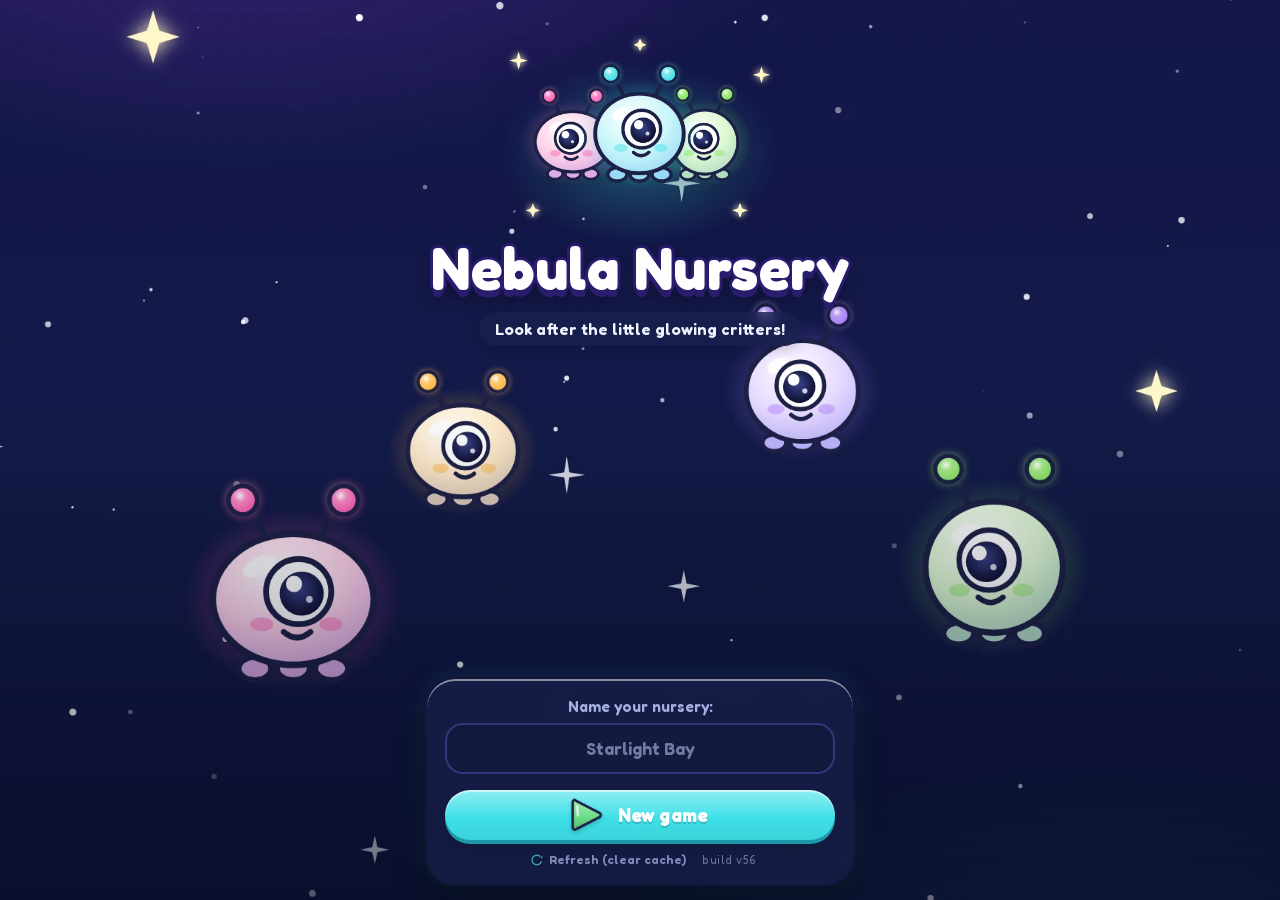
==== commit b78b45ef: "Save hand-over for games that move to a new address: engine imports a save passed in #handover= (own" ====
--- a/index.html
+++ b/index.html
@@ -11,12 +11,12 @@
   <meta name="apple-mobile-web-app-status-bar-style" content="black-translucent" />
   <meta name="apple-mobile-web-app-title" content="Nebula" />
   <title>Nebula Nursery</title>
-  <link rel="manifest" href="manifest.webmanifest?v=v55" />
-  <link rel="icon" type="image/png" href="assets/favicon.png?v=v55" />
-  <link rel="apple-touch-icon" href="assets/apple-touch-icon.png?v=v55" />
+  <link rel="manifest" href="manifest.webmanifest?v=v56" />
+  <link rel="icon" type="image/png" href="assets/favicon.png?v=v56" />
+  <link rel="apple-touch-icon" href="assets/apple-touch-icon.png?v=v56" />
   <link rel="preload" href="vendor/fonts/fredoka-latin.woff2" as="font" type="font/woff2" crossorigin />
-  <link rel="stylesheet" href="engine.css?v=v55" />
-  <link rel="stylesheet" href="style.css?v=v55" />
+  <link rel="stylesheet" href="engine.css?v=v56" />
+  <link rel="stylesheet" href="style.css?v=v56" />
 </head>
 <body>
   <!-- Home: full-screen splash + bottom sheet -->
@@ -103,8 +103,8 @@
   <!-- Night veil ("rest" transition), fullscreen -->
   <div id="night-veil"></div>
 
-  <script src="vendor/phaser.min.js?v=v55"></script>
-  <script src="game.config.js?v=v55"></script>
-  <script src="engine.js?v=v55"></script>
+  <script src="vendor/phaser.min.js?v=v56"></script>
+  <script src="game.config.js?v=v56"></script>
+  <script src="engine.js?v=v56"></script>
 </body>
 </html>
--- a/engine.css
+++ b/engine.css
@@ -366,6 +366,14 @@
 .race3d { position: fixed; inset: 0; width: 100%; height: 100%; z-index: 30; touch-action: none; background: #000; }
 .race-hud { position: fixed; inset: 0; z-index: 31; pointer-events: none; display: flex; flex-direction: column; justify-content: space-between;
   padding: calc(10px + env(safe-area-inset-top)) calc(12px + env(safe-area-inset-right)) calc(14px + env(safe-area-inset-bottom)) calc(12px + env(safe-area-inset-left)); }
+/* race head: the chips row, then the ride's need gauge (fuel…) on its own row */
+.rh-head { display: flex; flex-direction: column; align-items: stretch; gap: 10px; }
+.rh-need { align-self: flex-start; height: 30px; padding: 0 10px 0 30px; margin-left: 12px; gap: 8px; font-size: clamp(.7rem, 3.3vw, .95rem); font-variant-numeric: tabular-nums; }
+.rh-need .r-ico { left: -10px; width: 38px; height: 38px; } .rh-need .r-ico .ico { width: 36px; height: 36px; }
+.rh-gauge { display: inline-block; width: 120px; height: 10px; border-radius: 99px; background: rgba(0, 0, 0, 0.4); overflow: hidden; box-shadow: inset 0 1px 2px rgba(0, 0, 0, 0.4); }
+.rh-gauge i { display: block; height: 100%; width: 0; border-radius: 99px; background: var(--good); transition: width .3s linear, background-color .3s; }
+.rh-need b { min-width: 2.6em; text-align: right; }
+.rh-need.low { border-color: var(--bad); animation: heatPulse .6s ease-in-out infinite; } .rh-need.low .rh-gauge i { background: var(--bad); }
 .rh-top { display: flex; align-items: center; gap: 6px; flex-wrap: nowrap; padding-left: 8px; }
 /* one line, whatever the values: compact chips that scale with the screen + fixed-width digits (no jump, no wrap) */
 .rh-top .resource { flex: 0 1 auto; min-width: 0; margin-left: 4px; height: 32px; padding: 0 9px 0 28px; font-size: clamp(.7rem, 3.3vw, 1.05rem); font-variant-numeric: tabular-nums; }
@@ -374,6 +382,29 @@
 .rh-top .resource b { display: inline-block; text-align: right; }
 #rh-time b { min-width: 3em; } #rh-dist b { min-width: 3.6em; } #rh-speed b { min-width: 4.5em; }
 @media (max-width: 359px) { .rh-top .resource { padding: 0 7px 0 26px; } .rh-top .resource b { min-width: 0 !important; } .rh-top { gap: 2px; } }
+.rh-top .resource.rh-place b { min-width: 3.2em; }
+.rh-top .resource.rh-place.pop { animation: rhPop .45s cubic-bezier(.3,1.6,.5,1); }
+@keyframes rhPop { 0% { transform: scale(1); } 40% { transform: scale(1.28); } 100% { transform: scale(1); } }
+/* race results (race.rivals): podium list in the ribbon modal */
+.race-results { display: flex; flex-direction: column; gap: 10px; }
+.rr-head { text-align: center; font-size: 1.15rem; font-weight: 700; margin: 0; }
+.rr-list { display: flex; flex-direction: column; gap: 6px; }
+.rr-row { display: flex; align-items: center; gap: 10px; padding: 6px 12px 6px 6px; border-radius: 14px; background: rgba(0, 0, 0, 0.06); }
+.rr-row.you { background: var(--accent, #ffd24a); box-shadow: 0 2px 0 rgba(0, 0, 0, 0.15); font-weight: 700; }
+.rr-row b { flex: 1; min-width: 0; overflow: hidden; text-overflow: ellipsis; white-space: nowrap; }
+.rr-head-ico { width: 32px; height: 32px; flex: 0 0 32px; object-fit: cover; border-radius: 50%; background: #fff; box-shadow: 0 0 0 2px rgba(0, 0, 0, .25); }
+.rr-medal.m2 .ico { filter: grayscale(1) brightness(1.15); } .rr-medal.m3 .ico { filter: sepia(1) saturate(1.6) hue-rotate(-12deg) brightness(.85); }
+.rr-swatch { width: 14px; height: 14px; flex: 0 0 14px; border-radius: 50%; border: 2px solid rgba(0, 0, 0, 0.35); }
+.rr-time { font-variant-numeric: tabular-nums; opacity: .75; font-size: .9rem; }
+.rr-medal { width: 34px; height: 34px; flex: 0 0 34px; border-radius: 50%; display: flex; align-items: center; justify-content: center;
+  font-weight: 800; background: rgba(0, 0, 0, 0.12); }
+.rr-medal .ico { width: 26px; height: 26px; }
+.rr-medal.m1 { background: linear-gradient(#ffe27a, #f2b33d); } .rr-medal.m2 { background: linear-gradient(#f1f3f8, #b9c0cf); }
+.rr-medal.m3 { background: linear-gradient(#f2c49a, #c9844e); }
+.rr-sub { text-align: center; margin: 0; opacity: .8; }
+.rh-chase .rh-gauge i { background: linear-gradient(90deg, #5aa0ff, #ff4d6a); }
+.rr-reward { text-align: center; font-size: 1.3rem; font-weight: 800; margin: 2px 0 0; }
+.rr-reward .ico { width: 1.6em; height: 1.6em; vertical-align: -0.5em; }
 .rh-top .resource.warn { border-color: var(--bad); animation: heatPulse .6s ease-in-out infinite; }
 .rh-quit { margin-left: auto; pointer-events: auto; }
 .rh-steer { display: flex; align-items: center; justify-content: space-between; gap: 8px; }
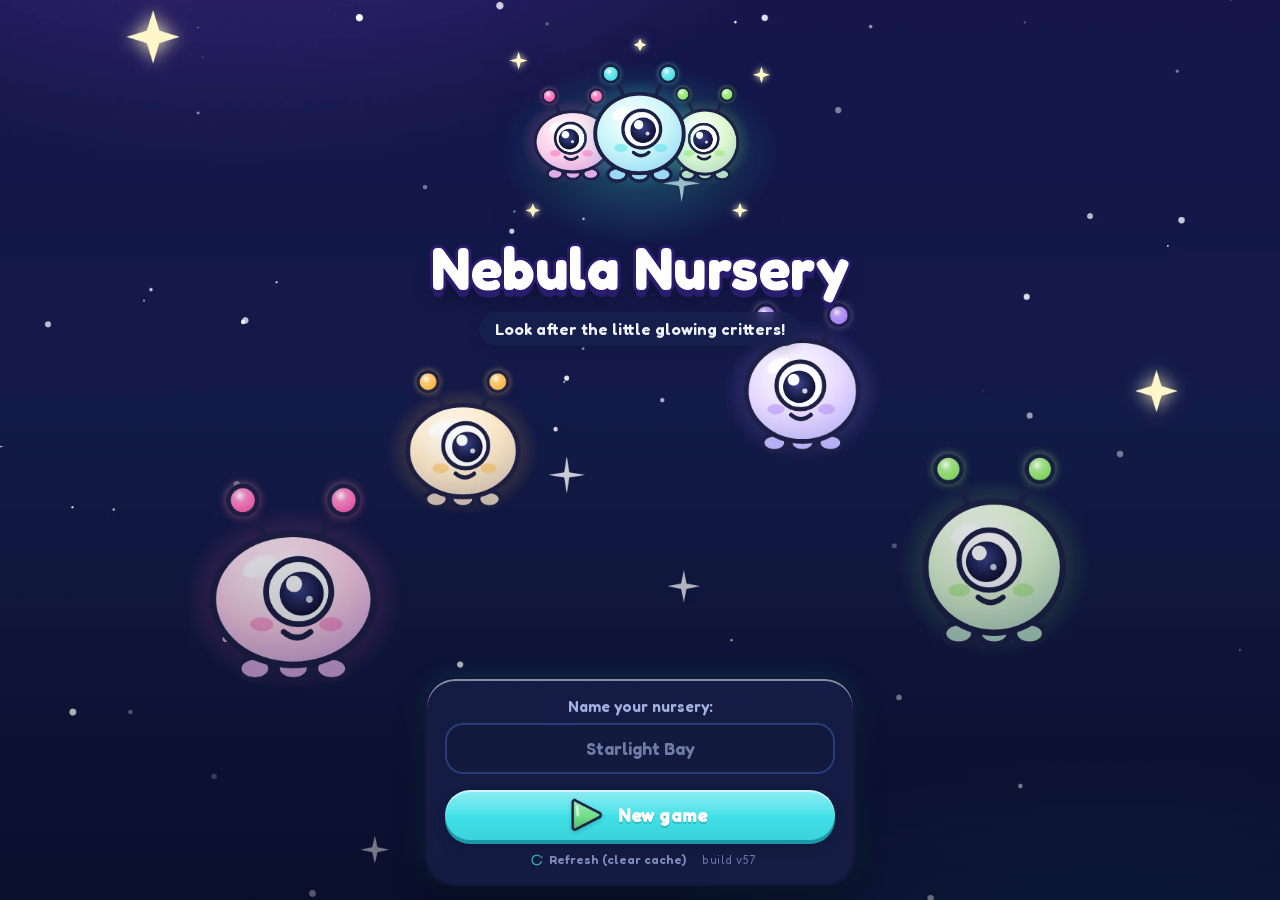
==== commit 4279d2cf: "Remove the save hand-over (owner: losing saves in the move is fine); CLAUDE.md §11 updated (ludea-ai" ====
--- a/index.html
+++ b/index.html
@@ -11,12 +11,12 @@
   <meta name="apple-mobile-web-app-status-bar-style" content="black-translucent" />
   <meta name="apple-mobile-web-app-title" content="Nebula" />
   <title>Nebula Nursery</title>
-  <link rel="manifest" href="manifest.webmanifest?v=v56" />
-  <link rel="icon" type="image/png" href="assets/favicon.png?v=v56" />
-  <link rel="apple-touch-icon" href="assets/apple-touch-icon.png?v=v56" />
+  <link rel="manifest" href="manifest.webmanifest?v=v57" />
+  <link rel="icon" type="image/png" href="assets/favicon.png?v=v57" />
+  <link rel="apple-touch-icon" href="assets/apple-touch-icon.png?v=v57" />
   <link rel="preload" href="vendor/fonts/fredoka-latin.woff2" as="font" type="font/woff2" crossorigin />
-  <link rel="stylesheet" href="engine.css?v=v56" />
-  <link rel="stylesheet" href="style.css?v=v56" />
+  <link rel="stylesheet" href="engine.css?v=v57" />
+  <link rel="stylesheet" href="style.css?v=v57" />
 </head>
 <body>
   <!-- Home: full-screen splash + bottom sheet -->
@@ -103,8 +103,8 @@
   <!-- Night veil ("rest" transition), fullscreen -->
   <div id="night-veil"></div>
 
-  <script src="vendor/phaser.min.js?v=v56"></script>
-  <script src="game.config.js?v=v56"></script>
-  <script src="engine.js?v=v56"></script>
+  <script src="vendor/phaser.min.js?v=v57"></script>
+  <script src="game.config.js?v=v57"></script>
+  <script src="engine.js?v=v57"></script>
 </body>
 </html>
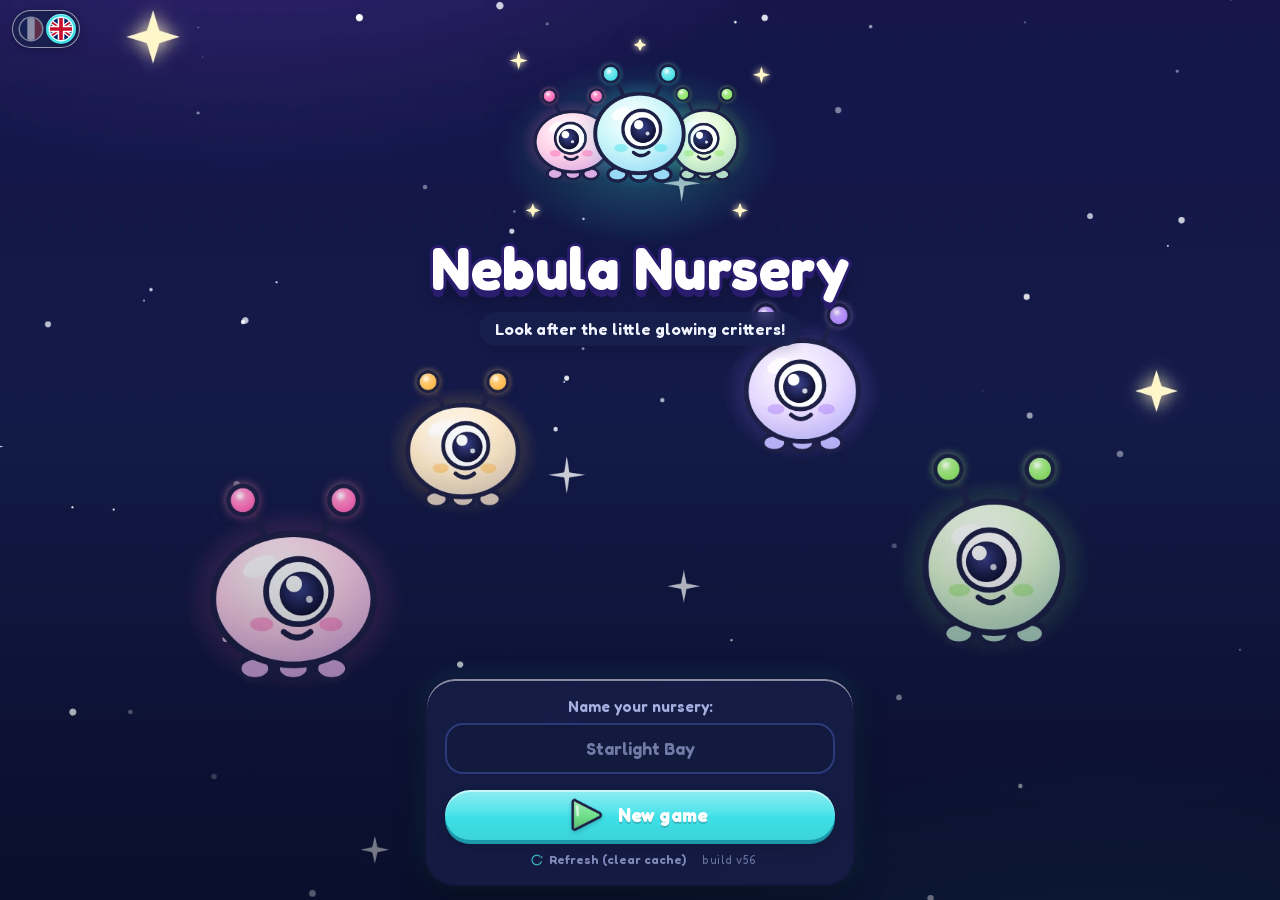
==== commit f2c8c427: "WIP: bilingual FR/EN (i18n layer, flag toggle), Nebula rider pose A, wash r8 polish Co-Authored-By: " ====
--- a/index.html
+++ b/index.html
@@ -11,12 +11,12 @@
   <meta name="apple-mobile-web-app-status-bar-style" content="black-translucent" />
   <meta name="apple-mobile-web-app-title" content="Nebula" />
   <title>Nebula Nursery</title>
-  <link rel="manifest" href="manifest.webmanifest?v=v57" />
-  <link rel="icon" type="image/png" href="assets/favicon.png?v=v57" />
-  <link rel="apple-touch-icon" href="assets/apple-touch-icon.png?v=v57" />
+  <link rel="manifest" href="manifest.webmanifest?v=v56" />
+  <link rel="icon" type="image/png" href="assets/favicon.png?v=v56" />
+  <link rel="apple-touch-icon" href="assets/apple-touch-icon.png?v=v56" />
   <link rel="preload" href="vendor/fonts/fredoka-latin.woff2" as="font" type="font/woff2" crossorigin />
-  <link rel="stylesheet" href="engine.css?v=v57" />
-  <link rel="stylesheet" href="style.css?v=v57" />
+  <link rel="stylesheet" href="engine.css?v=v56" />
+  <link rel="stylesheet" href="style.css?v=v56" />
 </head>
 <body>
   <!-- Home: full-screen splash + bottom sheet -->
@@ -103,8 +103,9 @@
   <!-- Night veil ("rest" transition), fullscreen -->
   <div id="night-veil"></div>
 
-  <script src="vendor/phaser.min.js?v=v57"></script>
-  <script src="game.config.js?v=v57"></script>
-  <script src="engine.js?v=v57"></script>
+  <script src="vendor/phaser.min.js?v=v56"></script>
+  <script src="game.config.js?v=v56"></script>
+  <script src="game.i18n.js?v=v56"></script>
+  <script src="engine.js?v=v56"></script>
 </body>
 </html>
--- a/engine.css
+++ b/engine.css
@@ -123,6 +123,20 @@
 .btn-refresh { background: transparent; border: none; color: var(--muted); font-size: 0.78rem; font-weight: 600; cursor: pointer; opacity: 0.75; padding: 4px 6px; display: inline-flex; align-items: center; gap: 4px; }
 .btn-refresh .ico { width: 1.3em; height: 1.3em; }
 .app-version { font-size: 0.72rem; color: var(--muted); opacity: 0.6; letter-spacing: 0.5px; }
+/* Language switch: one themed toggle (pill + sliding knob behind the active flag), top-left of home */
+.lang-switch { --f: 22px; --pad: 3px; position: absolute; z-index: 5; top: calc(env(safe-area-inset-top, 0px) + 10px); left: 12px;
+  display: flex; gap: 0; padding: var(--pad); border: 1.5px solid rgba(255, 255, 255, 0.55); border-radius: 999px;
+  background: var(--chip-bg, rgba(0, 0, 0, 0.35)); box-shadow: 0 2px 8px rgba(0, 0, 0, 0.18);
+  cursor: pointer; -webkit-tap-highlight-color: transparent; }
+.lang-switch::before { content: ""; position: absolute; inset: -8px; }   /* 44px+ tap area */
+.lang-knob { position: absolute; top: var(--pad); left: var(--pad); width: calc(var(--f) + 8px); height: calc(var(--f) + 8px); border-radius: 50%;
+  background: var(--primary, #fff); box-shadow: 0 1px 3px rgba(0, 0, 0, 0.25), inset 0 1px 0 rgba(255, 255, 255, 0.45);
+  transform: translateX(calc(var(--i) * (var(--f) + 8px))); transition: transform 0.2s cubic-bezier(.3, .7, .4, 1.2); }
+.lang-flag { position: relative; display: flex; align-items: center; justify-content: center; width: calc(var(--f) + 8px); height: calc(var(--f) + 8px);
+  opacity: 0.5; filter: saturate(0.5); transition: opacity 0.2s ease, filter 0.2s ease; }
+.lang-flag .flag { display: block; width: var(--f); height: var(--f); border-radius: 50%; overflow: hidden; box-shadow: 0 0 0 1.5px rgba(255, 255, 255, 0.9); }
+.lang-flag.on { opacity: 1; filter: none; }
+.lang-switch:active .lang-knob { filter: brightness(0.95); }
 
 .create-title {
   position: relative; z-index: 1; margin: 2vh 0 0; padding: 10px 26px; border-radius: 18px; font-weight: 700; font-size: 1.25rem; color: #fff;
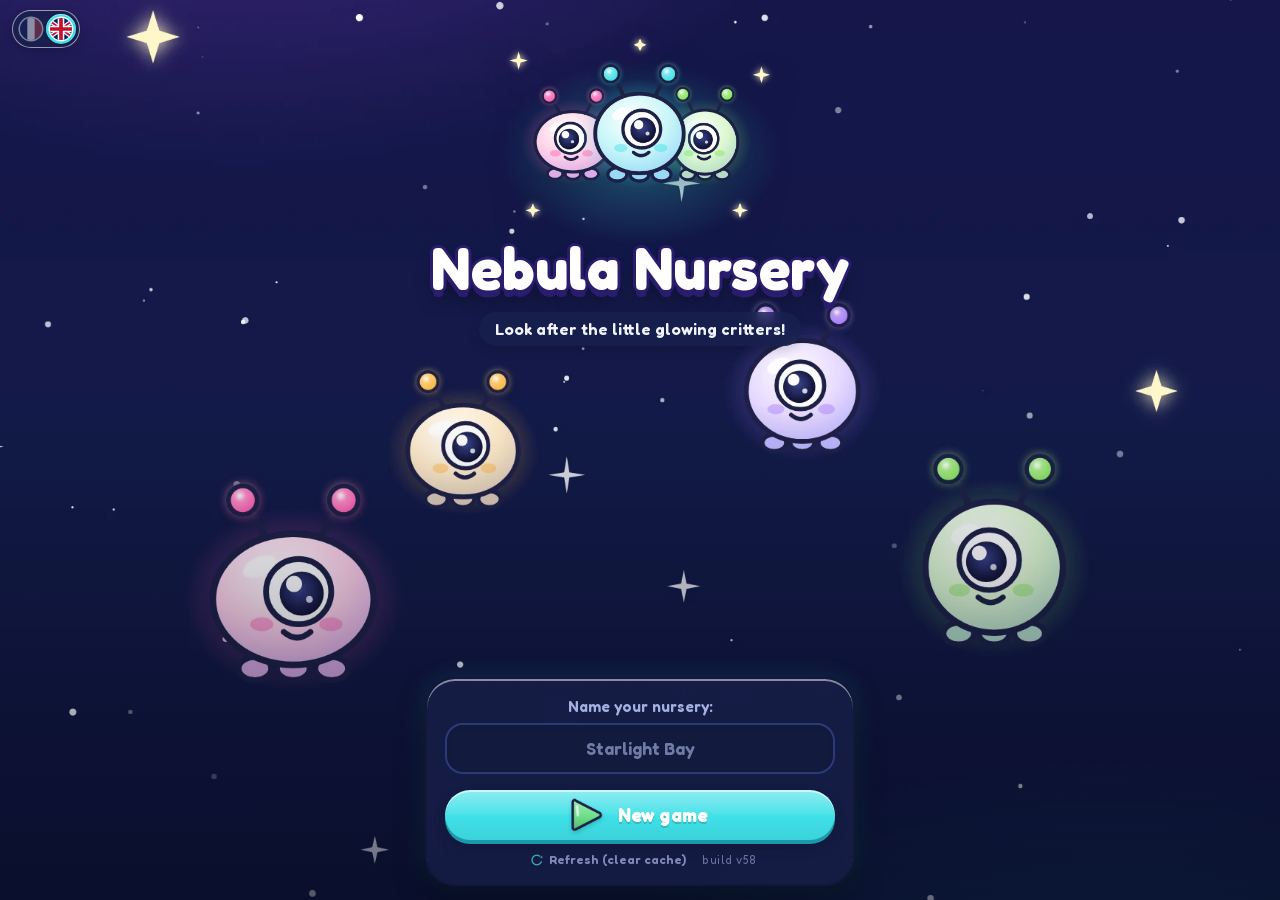
==== commit 1c0ae55f: "Merge wip/new-features: Nebula bilingual FR/EN, rider pose A, wash polish (build v58); drop stray en" ====
--- a/index.html
+++ b/index.html
@@ -11,12 +11,12 @@
   <meta name="apple-mobile-web-app-status-bar-style" content="black-translucent" />
   <meta name="apple-mobile-web-app-title" content="Nebula" />
   <title>Nebula Nursery</title>
-  <link rel="manifest" href="manifest.webmanifest?v=v56" />
-  <link rel="icon" type="image/png" href="assets/favicon.png?v=v56" />
-  <link rel="apple-touch-icon" href="assets/apple-touch-icon.png?v=v56" />
+  <link rel="manifest" href="manifest.webmanifest?v=v58" />
+  <link rel="icon" type="image/png" href="assets/favicon.png?v=v58" />
+  <link rel="apple-touch-icon" href="assets/apple-touch-icon.png?v=v58" />
   <link rel="preload" href="vendor/fonts/fredoka-latin.woff2" as="font" type="font/woff2" crossorigin />
-  <link rel="stylesheet" href="engine.css?v=v56" />
-  <link rel="stylesheet" href="style.css?v=v56" />
+  <link rel="stylesheet" href="engine.css?v=v58" />
+  <link rel="stylesheet" href="style.css?v=v58" />
 </head>
 <body>
   <!-- Home: full-screen splash + bottom sheet -->
@@ -103,9 +103,9 @@
   <!-- Night veil ("rest" transition), fullscreen -->
   <div id="night-veil"></div>
 
-  <script src="vendor/phaser.min.js?v=v56"></script>
-  <script src="game.config.js?v=v56"></script>
-  <script src="game.i18n.js?v=v56"></script>
-  <script src="engine.js?v=v56"></script>
+  <script src="vendor/phaser.min.js?v=v58"></script>
+  <script src="game.config.js?v=v58"></script>
+  <script src="game.i18n.js?v=v58"></script>
+  <script src="engine.js?v=v58"></script>
 </body>
 </html>
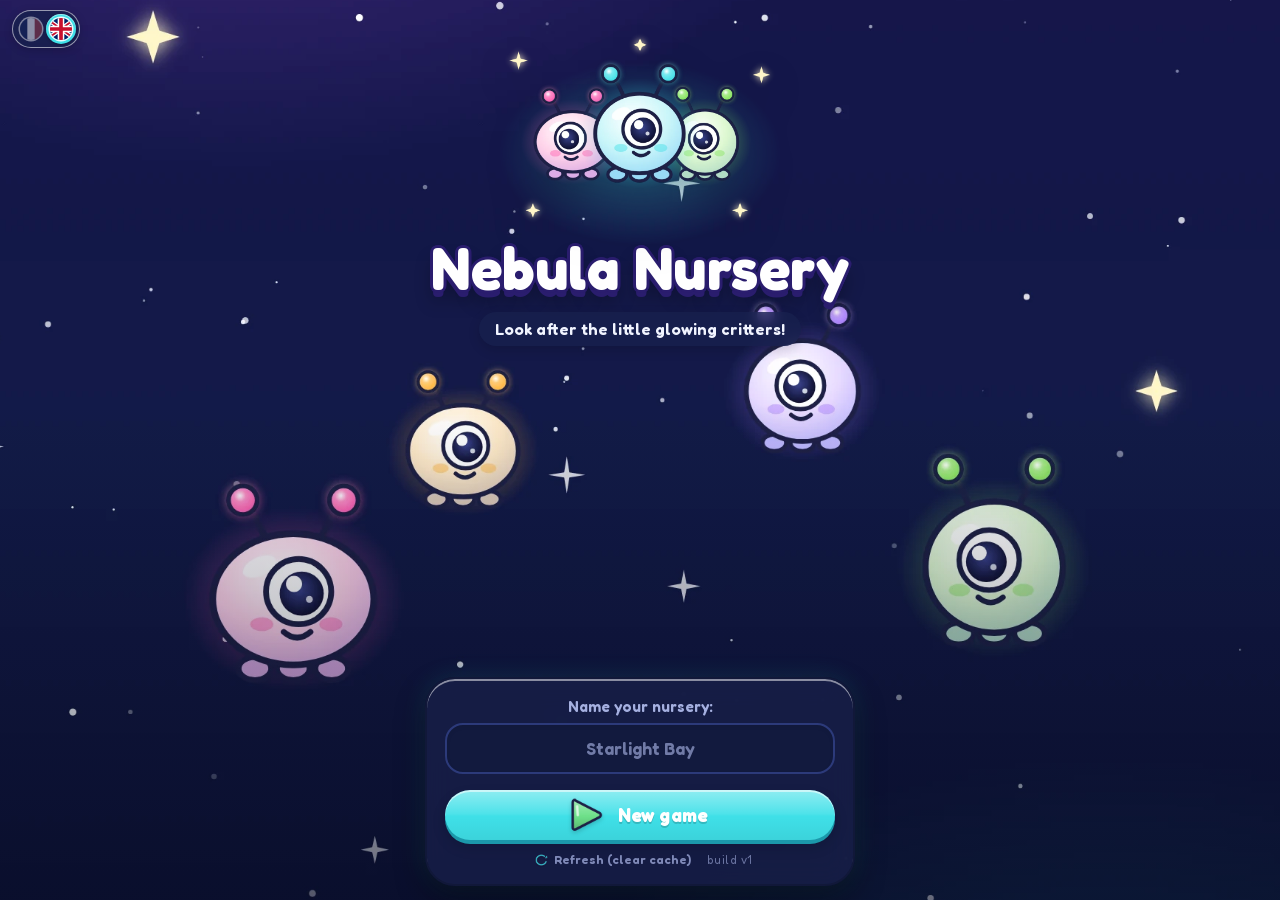
==== commit 3b6ec80f: "Template = engine layer + a small starter game: game.config.js = the new-game minimal seed (English " ====
--- a/index.html
+++ b/index.html
@@ -11,12 +11,12 @@
   <meta name="apple-mobile-web-app-status-bar-style" content="black-translucent" />
   <meta name="apple-mobile-web-app-title" content="Nebula" />
   <title>Nebula Nursery</title>
-  <link rel="manifest" href="manifest.webmanifest?v=v58" />
-  <link rel="icon" type="image/png" href="assets/favicon.png?v=v58" />
-  <link rel="apple-touch-icon" href="assets/apple-touch-icon.png?v=v58" />
+  <link rel="manifest" href="manifest.webmanifest?v=v1" />
+  <link rel="icon" type="image/png" href="assets/favicon.png?v=v1" />
+  <link rel="apple-touch-icon" href="assets/apple-touch-icon.png?v=v1" />
   <link rel="preload" href="vendor/fonts/fredoka-latin.woff2" as="font" type="font/woff2" crossorigin />
-  <link rel="stylesheet" href="engine.css?v=v58" />
-  <link rel="stylesheet" href="style.css?v=v58" />
+  <link rel="stylesheet" href="engine.css?v=v1" />
+  <link rel="stylesheet" href="style.css?v=v1" />
 </head>
 <body>
   <!-- Home: full-screen splash + bottom sheet -->
@@ -103,9 +103,9 @@
   <!-- Night veil ("rest" transition), fullscreen -->
   <div id="night-veil"></div>
 
-  <script src="vendor/phaser.min.js?v=v58"></script>
-  <script src="game.config.js?v=v58"></script>
-  <script src="game.i18n.js?v=v58"></script>
-  <script src="engine.js?v=v58"></script>
+  <script src="vendor/phaser.min.js?v=v1"></script>
+  <script src="game.config.js?v=v1"></script>
+  <script src="game.i18n.js?v=v1"></script>
+  <script src="engine.js?v=v1"></script>
 </body>
 </html>
